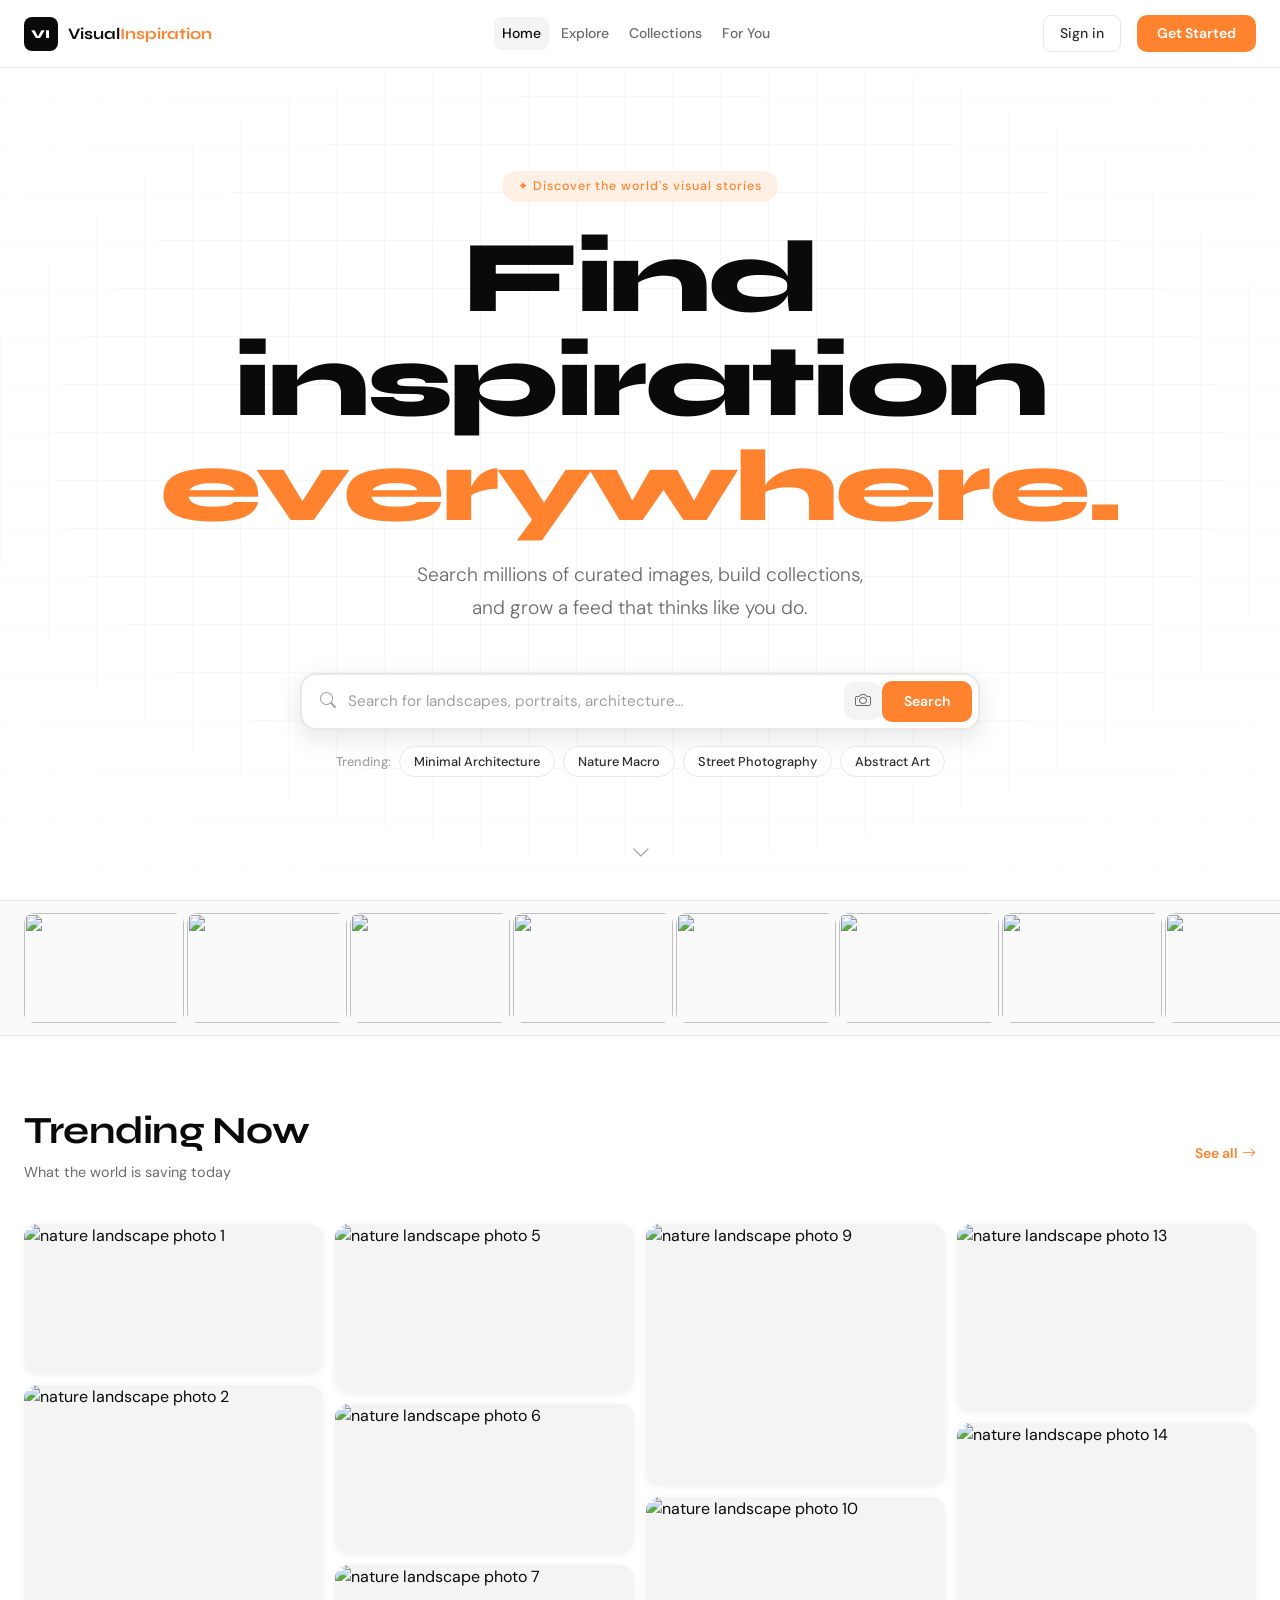
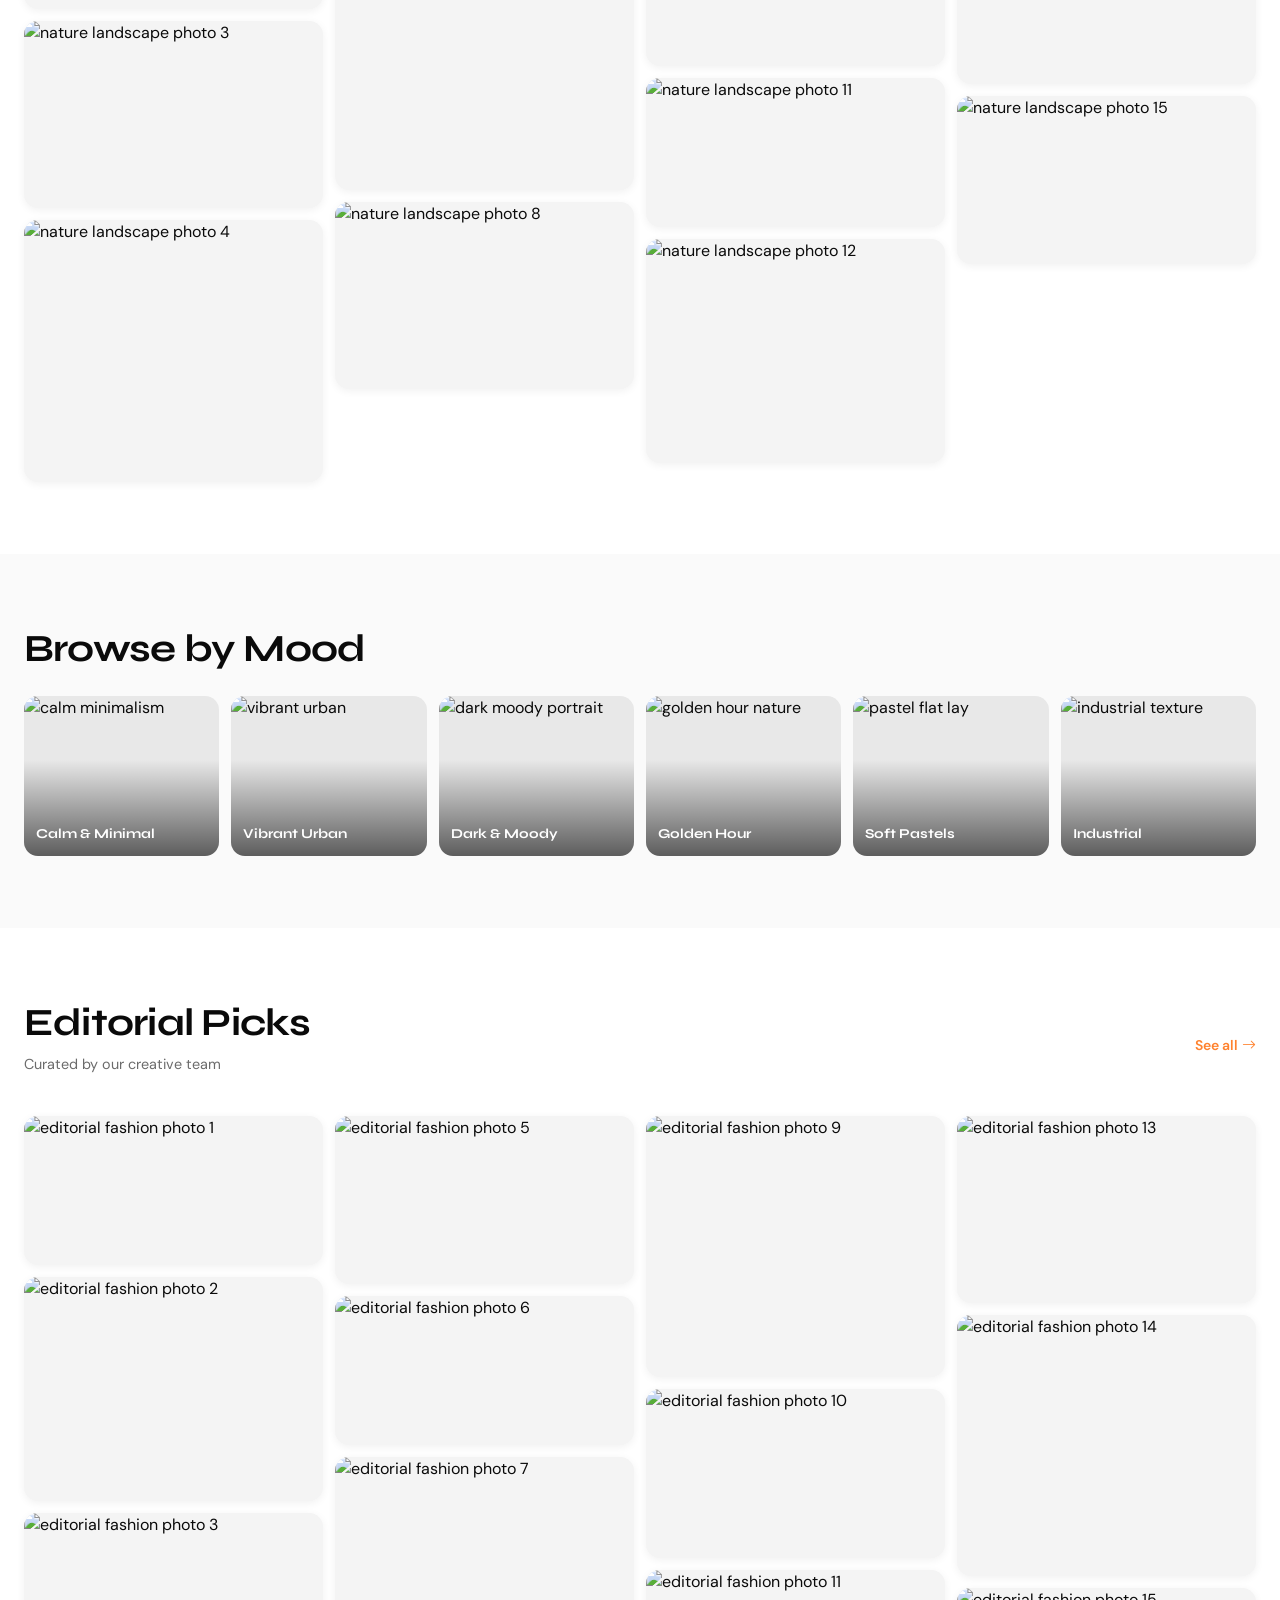
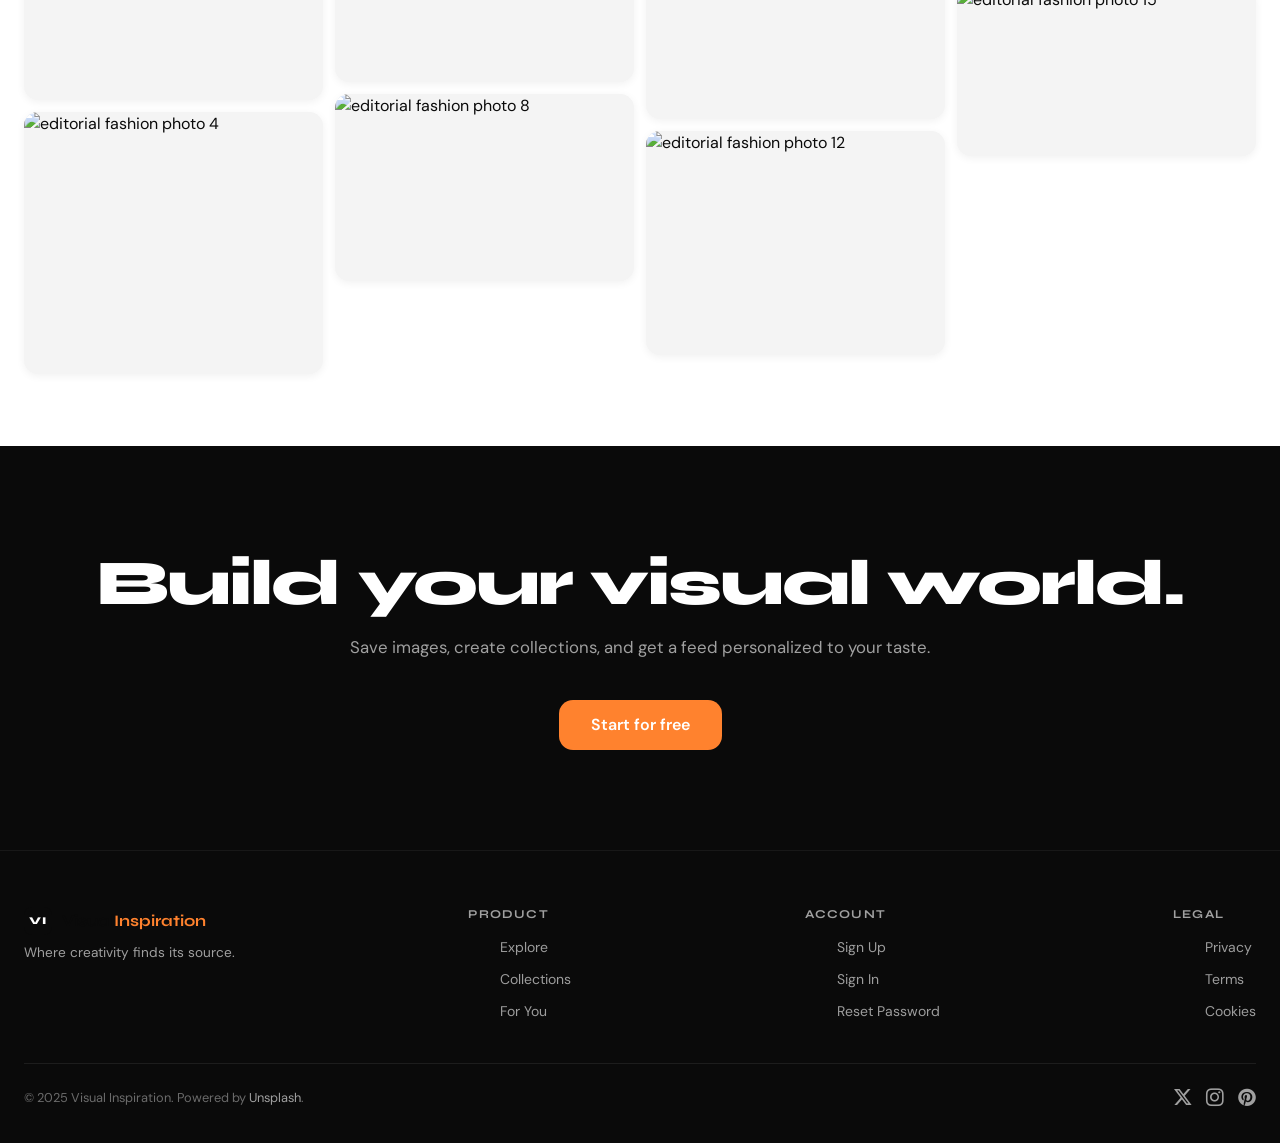
==== index.html @ 948e1fdf "Add files via upload" ====
<!DOCTYPE html>
<html lang="en">
<head>
  <meta charset="UTF-8" />
  <meta name="viewport" content="width=device-width, initial-scale=1.0" />
  <title>Visual Inspiration — Discover & Save</title>
  <link rel="preconnect" href="https://fonts.googleapis.com" />
  <link rel="preconnect" href="https://fonts.gstatic.com" crossorigin />
  <link href="https://fonts.googleapis.com/css2?family=Syne:wght@400;500;600;700;800&family=DM+Sans:ital,opsz,wght@0,9..40,300;0,9..40,400;0,9..40,500;1,9..40,300&display=swap" rel="stylesheet" />
  <link href="https://cdn.jsdelivr.net/npm/bootstrap@5.3.2/dist/css/bootstrap.min.css" rel="stylesheet" />
  <link href="https://cdn.jsdelivr.net/npm/bootstrap-icons@1.11.3/font/bootstrap-icons.min.css" rel="stylesheet" />
  <link rel="stylesheet" href="style.css" />
</head>
<body>

  <!-- NAVBAR -->
  <nav class="navbar navbar-expand-lg vi-navbar" id="mainNav">
    <div class="container-fluid px-4">
      <a class="navbar-brand vi-logo" href="index.html">
        <span class="logo-mark">VI</span>
        <span class="logo-text">Visual<em>Inspiration</em></span>
      </a>
      <button class="navbar-toggler" type="button" data-bs-toggle="collapse" data-bs-target="#navMenu">
        <i class="bi bi-list"></i>
      </button>
      <div class="collapse navbar-collapse" id="navMenu">
        <ul class="navbar-nav mx-auto gap-1">
          <li class="nav-item"><a class="nav-link active" href="index.html">Home</a></li>
          <li class="nav-item"><a class="nav-link" href="pages/explore.html">Explore</a></li>
          <li class="nav-item"><a class="nav-link" href="pages/collections.html">Collections</a></li>
          <li class="nav-item"><a class="nav-link" href="pages/foryou.html">For You</a></li>
        </ul>
        <div class="nav-actions d-flex align-items-center gap-3">
          <a href="pages/login.html" class="btn-ghost">Sign in</a>
          <a href="pages/register.html" class="btn-primary-vi">Get Started</a>
        </div>
      </div>
    </div>
  </nav>

  <!-- HERO -->
  <section class="hero-section">
    <div class="hero-bg-grid"></div>
    <div class="container text-center hero-content">
      <div class="hero-badge mb-4">✦ Discover the world's visual stories</div>
      <h1 class="hero-title">Find inspiration<br /><span class="accent-word">everywhere.</span></h1>
      <p class="hero-sub">Search millions of curated images, build collections,<br class="d-none d-md-block" /> and grow a feed that thinks like you do.</p>

      <div class="search-wrapper mt-5">
        <div class="search-bar-home" id="homeSearchBar">
          <i class="bi bi-search search-icon"></i>
          <input type="text" id="homeSearchInput" placeholder="Search for landscapes, portraits, architecture…" autocomplete="off" />
          <button class="upload-btn" id="uploadBtn" title="Search by image">
            <i class="bi bi-camera"></i>
          </button>
          <button class="search-submit" id="homeSearchBtn">Search</button>
        </div>
        <div class="trending-tags mt-3">
          <span class="tag-label">Trending:</span>
          <button class="tag-chip" data-q="minimal architecture">Minimal Architecture</button>
          <button class="tag-chip" data-q="nature macro">Nature Macro</button>
          <button class="tag-chip" data-q="street photography">Street Photography</button>
          <button class="tag-chip" data-q="abstract art">Abstract Art</button>
        </div>
      </div>
    </div>
    <div class="hero-scroll-hint"><i class="bi bi-chevron-down"></i></div>
  </section>

  <!-- FEATURED STRIP -->
  <section class="featured-strip">
    <div class="container-fluid px-4">
      <div class="strip-inner" id="featuredStrip">
        <!-- filled by JS -->
      </div>
    </div>
  </section>

  <!-- TRENDING SECTION -->
  <section class="section-block">
    <div class="container-fluid px-4">
      <div class="section-header d-flex align-items-center justify-content-between mb-4">
        <div>
          <h2 class="section-title">Trending Now</h2>
          <p class="section-sub">What the world is saving today</p>
        </div>
        <a href="pages/explore.html" class="see-all-link">See all <i class="bi bi-arrow-right"></i></a>
      </div>
      <div class="masonry-grid" id="trendingGrid">
        <!-- skeleton -->
        <div class="skeleton-card"></div>
        <div class="skeleton-card tall"></div>
        <div class="skeleton-card"></div>
        <div class="skeleton-card wide"></div>
        <div class="skeleton-card"></div>
        <div class="skeleton-card tall"></div>
      </div>
    </div>
  </section>

  <!-- CATEGORY BUCKETS -->
  <section class="section-block alt-bg">
    <div class="container-fluid px-4">
      <h2 class="section-title mb-4">Browse by Mood</h2>
      <div class="mood-grid" id="moodGrid">
        <div class="mood-card" data-q="calm minimalism">
          <div class="mood-overlay">Calm & Minimal</div>
        </div>
        <div class="mood-card" data-q="vibrant urban">
          <div class="mood-overlay">Vibrant Urban</div>
        </div>
        <div class="mood-card" data-q="dark moody portrait">
          <div class="mood-overlay">Dark & Moody</div>
        </div>
        <div class="mood-card" data-q="golden hour nature">
          <div class="mood-overlay">Golden Hour</div>
        </div>
        <div class="mood-card" data-q="pastel flat lay">
          <div class="mood-overlay">Soft Pastels</div>
        </div>
        <div class="mood-card" data-q="industrial texture">
          <div class="mood-overlay">Industrial</div>
        </div>
      </div>
    </div>
  </section>

  <!-- SECOND GALLERY -->
  <section class="section-block">
    <div class="container-fluid px-4">
      <div class="section-header d-flex align-items-center justify-content-between mb-4">
        <div>
          <h2 class="section-title">Editorial Picks</h2>
          <p class="section-sub">Curated by our creative team</p>
        </div>
        <a href="pages/explore.html?q=editorial" class="see-all-link">See all <i class="bi bi-arrow-right"></i></a>
      </div>
      <div class="masonry-grid" id="editorialGrid">
        <div class="skeleton-card"></div>
        <div class="skeleton-card tall"></div>
        <div class="skeleton-card"></div>
        <div class="skeleton-card"></div>
        <div class="skeleton-card wide"></div>
        <div class="skeleton-card tall"></div>
      </div>
    </div>
  </section>

  <!-- CTA BANNER -->
  <section class="cta-banner">
    <div class="container text-center">
      <h2 class="cta-title">Build your visual world.</h2>
      <p class="cta-sub">Save images, create collections, and get a feed personalized to your taste.</p>
      <a href="pages/register.html" class="btn-primary-vi btn-lg-vi mt-4">Start for free</a>
    </div>
  </section>

  <!-- FOOTER -->
  <footer class="vi-footer">
    <div class="container-fluid px-4">
      <div class="footer-top d-flex flex-wrap justify-content-between gap-4">
        <div class="footer-brand">
          <div class="vi-logo mb-2">
            <span class="logo-mark sm">VI</span>
            <span class="logo-text">Visual<em>Inspiration</em></span>
          </div>
          <p class="footer-tagline">Where creativity finds its source.</p>
        </div>
        <div class="footer-links-group">
          <h6>Product</h6>
          <ul>
            <li><a href="pages/explore.html">Explore</a></li>
            <li><a href="pages/collections.html">Collections</a></li>
            <li><a href="pages/foryou.html">For You</a></li>
          </ul>
        </div>
        <div class="footer-links-group">
          <h6>Account</h6>
          <ul>
            <li><a href="pages/register.html">Sign Up</a></li>
            <li><a href="pages/login.html">Sign In</a></li>
            <li><a href="pages/reset.html">Reset Password</a></li>
          </ul>
        </div>
        <div class="footer-links-group">
          <h6>Legal</h6>
          <ul>
            <li><a href="#">Privacy</a></li>
            <li><a href="#">Terms</a></li>
            <li><a href="#">Cookies</a></li>
          </ul>
        </div>
      </div>
      <div class="footer-bottom d-flex justify-content-between align-items-center flex-wrap gap-2 mt-4">
        <p class="mb-0">© 2025 Visual Inspiration. Powered by <a href="https://unsplash.com" target="_blank">Unsplash</a>.</p>
        <div class="social-links">
          <a href="#"><i class="bi bi-twitter-x"></i></a>
          <a href="#"><i class="bi bi-instagram"></i></a>
          <a href="#"><i class="bi bi-pinterest"></i></a>
        </div>
      </div>
    </div>
  </footer>

  <!-- MODAL: Upload image (UI only) -->
  <div class="modal fade" id="uploadModal" tabindex="-1">
    <div class="modal-dialog modal-dialog-centered">
      <div class="modal-content vi-modal">
        <div class="modal-header border-0">
          <h5 class="modal-title">Search by Image</h5>
          <button type="button" class="btn-close" data-bs-dismiss="modal"></button>
        </div>
        <div class="modal-body">
          <div class="upload-drop-zone" id="dropZone">
            <i class="bi bi-cloud-upload"></i>
            <p>Drag & drop an image here</p>
            <span>or</span>
            <label class="btn-primary-vi mt-2" style="cursor:pointer;">
              Browse files <input type="file" accept="image/*" hidden />
            </label>
          </div>
          <p class="text-center mt-3" style="font-size:0.8rem;color:var(--gray-500);">Image search is a UI preview — results use keyword matching.</p>
        </div>
      </div>
    </div>
  </div>

  <!-- TOAST -->
  <div class="vi-toast" id="viToast"></div>

  <script src="https://cdn.jsdelivr.net/npm/bootstrap@5.3.2/dist/js/bootstrap.bundle.min.js"></script>
  <script src="script.js"></script>
  <script>
    // Page-specific init
    document.addEventListener('DOMContentLoaded', () => {
      loadTrendingGrid('trendingGrid', 'nature landscape');
      loadTrendingGrid('editorialGrid', 'editorial fashion');
      loadFeaturedStrip();
      loadMoodCards();

      document.getElementById('homeSearchBtn').addEventListener('click', () => {
        const q = document.getElementById('homeSearchInput').value.trim();
        if (q) window.location.href = `pages/explore.html?q=${encodeURIComponent(q)}`;
      });
      document.getElementById('homeSearchInput').addEventListener('keydown', e => {
        if (e.key === 'Enter') document.getElementById('homeSearchBtn').click();
      });
      document.getElementById('uploadBtn').addEventListener('click', () => {
        new bootstrap.Modal(document.getElementById('uploadModal')).show();
      });
      document.querySelectorAll('.tag-chip').forEach(chip => {
        chip.addEventListener('click', () => {
          const q = chip.dataset.q;
          window.location.href = `pages/explore.html?q=${encodeURIComponent(q)}`;
        });
      });
    });
  </script>
</body>
</html>
---- style.css ----
/* ============================================
   VISUAL INSPIRATION — style.css
   ============================================ */

/* === TOKENS === */
:root {
  --accent: #FF822E;
  --accent-dark: #e06820;
  --accent-light: #fff0e6;
  --black: #0a0a0a;
  --white: #ffffff;
  --gray-50: #fafafa;
  --gray-100: #f4f4f4;
  --gray-200: #e8e8e8;
  --gray-300: #d0d0d0;
  --gray-400: #a0a0a0;
  --gray-500: #6b6b6b;
  --gray-700: #2e2e2e;
  --radius-sm: 8px;
  --radius-md: 14px;
  --radius-lg: 22px;
  --radius-xl: 32px;
  --shadow-sm: 0 2px 8px rgba(0,0,0,0.06);
  --shadow-md: 0 8px 28px rgba(0,0,0,0.10);
  --shadow-lg: 0 20px 60px rgba(0,0,0,0.14);
  --font-display: 'Syne', sans-serif;
  --font-body: 'DM Sans', sans-serif;
  --nav-h: 68px;
  --transition: 0.22s cubic-bezier(0.4,0,0.2,1);
}

/* === RESET & BASE === */
*, *::before, *::after { box-sizing: border-box; margin: 0; padding: 0; }
html { scroll-behavior: smooth; }
body {
  font-family: var(--font-body);
  color: var(--black);
  background: var(--white);
  -webkit-font-smoothing: antialiased;
}
a { text-decoration: none; color: inherit; }
img { display: block; max-width: 100%; }

/* === NAVBAR === */
.vi-navbar {
  position: fixed; top: 0; left: 0; right: 0; z-index: 900;
  height: var(--nav-h);
  background: rgba(255,255,255,0.88);
  backdrop-filter: blur(16px);
  border-bottom: 1px solid var(--gray-200);
  transition: background var(--transition), box-shadow var(--transition);
}
.vi-navbar.scrolled { box-shadow: var(--shadow-sm); }

.vi-logo { display: flex; align-items: center; gap: 10px; }
.logo-mark {
  width: 34px; height: 34px;
  background: var(--black);
  color: var(--white);
  border-radius: 8px;
  display: flex; align-items: center; justify-content: center;
  font-family: var(--font-display); font-size: 0.75rem; font-weight: 800;
  letter-spacing: 0.05em;
  flex-shrink: 0;
}
.logo-mark.sm { width: 28px; height: 28px; font-size: 0.65rem; }
.logo-text {
  font-family: var(--font-display); font-size: 1rem; font-weight: 700;
  color: var(--black); line-height: 1;
}
.logo-text em { font-style: normal; color: var(--accent); }

.vi-navbar .nav-link {
  font-family: var(--font-body); font-size: 0.875rem; font-weight: 500;
  color: var(--gray-500); padding: 6px 14px; border-radius: 8px;
  transition: color var(--transition), background var(--transition);
}
.vi-navbar .nav-link:hover, .vi-navbar .nav-link.active {
  color: var(--black); background: var(--gray-100);
}

.btn-ghost {
  font-family: var(--font-body); font-size: 0.875rem; font-weight: 500;
  color: var(--gray-700); padding: 7px 16px; border-radius: 8px;
  border: 1.5px solid var(--gray-200);
  transition: border-color var(--transition), color var(--transition);
}
.btn-ghost:hover { border-color: var(--black); color: var(--black); }

.btn-primary-vi {
  display: inline-flex; align-items: center; gap: 6px;
  font-family: var(--font-body); font-size: 0.875rem; font-weight: 600;
  color: var(--white); background: var(--accent);
  padding: 8px 20px; border-radius: 10px; border: none;
  cursor: pointer;
  transition: background var(--transition), transform var(--transition), box-shadow var(--transition);
}
.btn-primary-vi:hover {
  background: var(--accent-dark); transform: translateY(-1px);
  box-shadow: 0 6px 20px rgba(255,130,46,0.35); color: var(--white);
}
.btn-lg-vi { font-size: 1rem; padding: 13px 32px; border-radius: 14px; }

/* Navbar toggler */
.navbar-toggler { border: none; color: var(--black); font-size: 1.4rem; }
.navbar-toggler:focus { box-shadow: none; }

/* === HERO === */
.hero-section {
  min-height: 100vh;
  padding-top: calc(var(--nav-h) + 60px);
  padding-bottom: 80px;
  display: flex; flex-direction: column; align-items: center; justify-content: center;
  position: relative; overflow: hidden;
  background: var(--white);
}
.hero-bg-grid {
  position: absolute; inset: 0;
  background-image:
    linear-gradient(rgba(0,0,0,0.035) 1px, transparent 1px),
    linear-gradient(90deg, rgba(0,0,0,0.035) 1px, transparent 1px);
  background-size: 48px 48px;
  mask-image: radial-gradient(ellipse 80% 70% at 50% 50%, black 30%, transparent 100%);
}
.hero-content { position: relative; z-index: 2; }

.hero-badge {
  display: inline-block;
  font-family: var(--font-body); font-size: 0.78rem; font-weight: 500; letter-spacing: 0.08em;
  color: var(--accent); background: var(--accent-light);
  padding: 6px 16px; border-radius: 50px;
  animation: fadeUp 0.6s ease both;
}
.hero-title {
  font-family: var(--font-display); font-size: clamp(3rem, 8vw, 6.5rem);
  font-weight: 800; line-height: 1.02; letter-spacing: -0.03em;
  color: var(--black);
  animation: fadeUp 0.6s 0.1s ease both;
}
.accent-word { color: var(--accent); }
.hero-sub {
  font-size: clamp(1rem, 2vw, 1.2rem); color: var(--gray-500); font-weight: 300;
  margin-top: 20px; line-height: 1.7;
  animation: fadeUp 0.6s 0.2s ease both;
}
.hero-scroll-hint {
  position: absolute; bottom: 32px; left: 50%; transform: translateX(-50%);
  color: var(--gray-400); font-size: 1.2rem;
  animation: bounce 2s infinite;
}
@keyframes bounce {
  0%,100% { transform: translateX(-50%) translateY(0); }
  50% { transform: translateX(-50%) translateY(8px); }
}
@keyframes fadeUp {
  from { opacity: 0; transform: translateY(20px); }
  to { opacity: 1; transform: translateY(0); }
}

/* === SEARCH BAR HOME === */
.search-wrapper { animation: fadeUp 0.6s 0.3s ease both; }
.search-bar-home {
  display: flex; align-items: center; gap: 0;
  background: var(--white);
  border: 2px solid var(--gray-200);
  border-radius: 16px;
  padding: 6px 6px 6px 18px;
  max-width: 680px; margin: 0 auto;
  box-shadow: var(--shadow-md);
  transition: border-color var(--transition), box-shadow var(--transition);
}
.search-bar-home:focus-within {
  border-color: var(--accent);
  box-shadow: 0 0 0 4px rgba(255,130,46,0.12), var(--shadow-md);
}
.search-icon { color: var(--gray-400); font-size: 1rem; flex-shrink: 0; }
.search-bar-home input {
  flex: 1; border: none; outline: none; background: transparent;
  font-family: var(--font-body); font-size: 0.95rem; color: var(--black);
  padding: 8px 12px;
}
.search-bar-home input::placeholder { color: var(--gray-400); }
.upload-btn {
  background: var(--gray-100); border: none; color: var(--gray-500);
  width: 38px; height: 38px; border-radius: 10px; cursor: pointer;
  display: flex; align-items: center; justify-content: center;
  transition: background var(--transition), color var(--transition);
  flex-shrink: 0;
}
.upload-btn:hover { background: var(--gray-200); color: var(--black); }
.search-submit {
  background: var(--accent); color: var(--white);
  border: none; border-radius: 10px;
  font-family: var(--font-body); font-weight: 600; font-size: 0.875rem;
  padding: 10px 22px; cursor: pointer; flex-shrink: 0;
  transition: background var(--transition);
}
.search-submit:hover { background: var(--accent-dark); }

.trending-tags { display: flex; align-items: center; flex-wrap: wrap; gap: 8px; justify-content: center; }
.tag-label { font-size: 0.8rem; color: var(--gray-400); font-weight: 500; }
.tag-chip {
  background: var(--white); border: 1.5px solid var(--gray-200);
  color: var(--gray-700); font-size: 0.8rem; font-weight: 500;
  padding: 5px 14px; border-radius: 50px; cursor: pointer;
  transition: border-color var(--transition), color var(--transition), background var(--transition);
}
.tag-chip:hover { border-color: var(--accent); color: var(--accent); background: var(--accent-light); }

/* === FEATURED STRIP === */
.featured-strip {
  padding: 0; overflow: hidden; background: var(--gray-50);
  border-top: 1px solid var(--gray-200);
  border-bottom: 1px solid var(--gray-200);
}
.strip-inner {
  display: flex; gap: 3px; padding: 12px 0;
  animation: slideStrip 40s linear infinite;
  width: max-content;
}
.strip-item {
  width: 160px; height: 110px; border-radius: 10px;
  overflow: hidden; flex-shrink: 0; cursor: pointer;
  transition: transform var(--transition);
}
.strip-item:hover { transform: scale(1.04); }
.strip-item img { width: 100%; height: 100%; object-fit: cover; }
@keyframes slideStrip {
  from { transform: translateX(0); }
  to { transform: translateX(-50%); }
}

/* === SECTIONS === */
.section-block { padding: 72px 0; }
.alt-bg { background: var(--gray-50); }
.section-title {
  font-family: var(--font-display); font-size: clamp(1.6rem, 4vw, 2.4rem);
  font-weight: 700; letter-spacing: -0.02em;
}
.section-sub { color: var(--gray-500); font-size: 0.9rem; margin-top: 4px; }
.see-all-link {
  font-size: 0.875rem; font-weight: 600; color: var(--accent);
  display: flex; align-items: center; gap: 4px;
  transition: gap var(--transition);
}
.see-all-link:hover { gap: 8px; }

/* === MASONRY GRID === */
.masonry-grid {
  columns: 5; column-gap: 12px;
}
@media (max-width: 1400px) { .masonry-grid { columns: 4; } }
@media (max-width: 1024px) { .masonry-grid { columns: 3; } }
@media (max-width: 768px) { .masonry-grid { columns: 2; } }
@media (max-width: 480px) { .masonry-grid { columns: 2; } }

/* === IMAGE CARD === */
.img-card {
  break-inside: avoid; margin-bottom: 12px;
  border-radius: var(--radius-md); overflow: hidden;
  position: relative; cursor: pointer;
  box-shadow: var(--shadow-sm);
  transition: box-shadow var(--transition), transform var(--transition);
  background: var(--gray-100);
}
.img-card:hover { box-shadow: var(--shadow-lg); transform: translateY(-3px); }
.img-card img { width: 100%; display: block; transition: transform 0.4s ease; }
.img-card:hover img { transform: scale(1.03); }

.card-overlay {
  position: absolute; inset: 0;
  background: linear-gradient(to top, rgba(0,0,0,0.55) 0%, transparent 50%);
  opacity: 0; transition: opacity var(--transition);
  display: flex; flex-direction: column; justify-content: flex-end;
  padding: 14px;
}
.img-card:hover .card-overlay { opacity: 1; }

.card-actions { display: flex; gap: 8px; align-items: center; }
.card-btn {
  display: flex; align-items: center; justify-content: center;
  width: 34px; height: 34px; border-radius: 8px;
  border: none; cursor: pointer;
  font-size: 0.9rem;
  background: rgba(255,255,255,0.15);
  backdrop-filter: blur(6px);
  color: var(--white);
  transition: background var(--transition), transform var(--transition);
}
.card-btn:hover { background: rgba(255,255,255,0.30); transform: scale(1.12); }
.card-btn.liked { background: rgba(255,50,50,0.7); }
.card-btn.saved { background: rgba(255,130,46,0.7); }

.card-author {
  color: rgba(255,255,255,0.85); font-size: 0.72rem; font-weight: 500;
  margin-top: 6px; display: flex; align-items: center; gap: 5px;
}
.card-author img {
  width: 18px; height: 18px; border-radius: 50%; object-fit: cover;
}

/* === SKELETON === */
.skeleton-card {
  break-inside: avoid; margin-bottom: 12px;
  border-radius: var(--radius-md);
  background: linear-gradient(110deg, var(--gray-100) 8%, var(--gray-200) 18%, var(--gray-100) 33%);
  background-size: 200% 100%;
  animation: shimmer 1.4s linear infinite;
  min-height: 200px;
}
.skeleton-card.tall { min-height: 320px; }
.skeleton-card.wide { min-height: 160px; }
@keyframes shimmer {
  to { background-position: -200% 0; }
}

/* === MOOD GRID === */
.mood-grid {
  display: grid;
  grid-template-columns: repeat(6, 1fr);
  gap: 12px;
}
@media (max-width: 1200px) { .mood-grid { grid-template-columns: repeat(3, 1fr); } }
@media (max-width: 600px) { .mood-grid { grid-template-columns: repeat(2, 1fr); } }

.mood-card {
  height: 160px; border-radius: var(--radius-md); overflow: hidden;
  position: relative; cursor: pointer;
  background: var(--gray-200);
  transition: transform var(--transition), box-shadow var(--transition);
}
.mood-card:hover { transform: scale(1.03); box-shadow: var(--shadow-md); }
.mood-card img { width: 100%; height: 100%; object-fit: cover; transition: transform 0.4s; }
.mood-card:hover img { transform: scale(1.08); }
.mood-overlay {
  position: absolute; inset: 0;
  background: linear-gradient(to top, rgba(0,0,0,0.6) 0%, transparent 60%);
  display: flex; align-items: flex-end; padding: 12px;
  font-family: var(--font-display); font-size: 0.85rem; font-weight: 700;
  color: var(--white);
}

/* === CTA BANNER === */
.cta-banner {
  padding: 100px 0;
  background: var(--black);
  text-align: center;
}
.cta-title {
  font-family: var(--font-display); font-size: clamp(2rem, 5vw, 4rem);
  font-weight: 800; color: var(--white); letter-spacing: -0.03em;
}
.cta-sub { color: var(--gray-400); font-size: 1.05rem; margin-top: 12px; }

/* === FOOTER === */
.vi-footer {
  background: var(--black); color: var(--white);
  padding: 56px 0 32px;
  border-top: 1px solid rgba(255,255,255,0.06);
}
.footer-tagline { font-size: 0.85rem; color: var(--gray-400); margin-top: 8px; }
.footer-links-group h6 {
  font-family: var(--font-display); font-weight: 700; font-size: 0.75rem;
  letter-spacing: 0.1em; text-transform: uppercase; color: var(--gray-400);
  margin-bottom: 14px;
}
.footer-links-group ul { list-style: none; }
.footer-links-group ul li { margin-bottom: 8px; }
.footer-links-group ul li a {
  font-size: 0.875rem; color: rgba(255,255,255,0.6);
  transition: color var(--transition);
}
.footer-links-group ul li a:hover { color: var(--white); }
.footer-bottom {
  border-top: 1px solid rgba(255,255,255,0.08);
  padding-top: 20px; font-size: 0.8rem; color: var(--gray-500);
}
.footer-bottom a { color: var(--gray-400); }
.footer-bottom a:hover { color: var(--white); }
.social-links { display: flex; gap: 14px; }
.social-links a {
  color: var(--gray-400); font-size: 1.1rem;
  transition: color var(--transition);
}
.social-links a:hover { color: var(--white); }

/* === EXPLORE PAGE === */
.page-header {
  padding: calc(var(--nav-h) + 40px) 0 32px;
  background: var(--white);
  border-bottom: 1px solid var(--gray-200);
}
.page-search-bar {
  display: flex; align-items: center; gap: 0;
  background: var(--white); border: 2px solid var(--gray-200);
  border-radius: 14px; padding: 5px 5px 5px 16px;
  max-width: 560px;
  transition: border-color var(--transition);
}
.page-search-bar:focus-within { border-color: var(--accent); }
.page-search-bar input {
  flex: 1; border: none; outline: none; background: transparent;
  font-family: var(--font-body); font-size: 0.9rem; color: var(--black);
  padding: 8px;
}
.page-search-bar input::placeholder { color: var(--gray-400); }
.page-search-bar button {
  background: var(--accent); color: var(--white);
  border: none; border-radius: 10px; padding: 9px 20px;
  font-family: var(--font-body); font-weight: 600; font-size: 0.85rem;
  cursor: pointer; transition: background var(--transition);
}
.page-search-bar button:hover { background: var(--accent-dark); }

/* Filters */
.filter-bar {
  display: flex; flex-wrap: wrap; gap: 10px;
  align-items: center; padding: 16px 0;
}
.filter-group { display: flex; gap: 6px; flex-wrap: wrap; }
.filter-select {
  font-family: var(--font-body); font-size: 0.8rem; font-weight: 500;
  color: var(--gray-700); background: var(--white);
  border: 1.5px solid var(--gray-200); border-radius: 8px;
  padding: 6px 12px; cursor: pointer; appearance: none;
  background-image: url("data:image/svg+xml,%3Csvg xmlns='http://www.w3.org/2000/svg' width='10' height='6'%3E%3Cpath d='M0 0l5 6 5-6z' fill='%23a0a0a0'/%3E%3C/svg%3E");
  background-repeat: no-repeat; background-position: right 10px center;
  padding-right: 26px;
  transition: border-color var(--transition);
}
.filter-select:focus { outline: none; border-color: var(--accent); }
.filter-chip {
  font-size: 0.8rem; font-weight: 500; background: var(--white);
  border: 1.5px solid var(--gray-200); color: var(--gray-700);
  padding: 6px 14px; border-radius: 50px; cursor: pointer;
  transition: all var(--transition);
}
.filter-chip.active, .filter-chip:hover {
  border-color: var(--accent); color: var(--accent); background: var(--accent-light);
}
.results-count { font-size: 0.8rem; color: var(--gray-400); margin-left: auto; }

/* Load More */
.load-more-wrap { text-align: center; padding: 40px 0 20px; }
.btn-load-more {
  background: var(--white); border: 2px solid var(--gray-200);
  color: var(--gray-700); font-family: var(--font-body); font-weight: 600;
  font-size: 0.875rem; padding: 12px 32px; border-radius: 12px; cursor: pointer;
  transition: border-color var(--transition), color var(--transition);
}
.btn-load-more:hover { border-color: var(--accent); color: var(--accent); }
.btn-load-more.loading::after {
  content: '...';
}

/* === FOR YOU PAGE === */
.foryou-hero {
  padding: calc(var(--nav-h) + 48px) 0 40px;
  border-bottom: 1px solid var(--gray-200);
}
.foryou-hero .section-title { font-size: clamp(1.8rem, 4vw, 3rem); }
.empty-state {
  text-align: center; padding: 80px 20px;
  display: flex; flex-direction: column; align-items: center; gap: 16px;
}
.empty-icon {
  width: 80px; height: 80px; border-radius: 20px;
  background: var(--accent-light); display: flex; align-items: center; justify-content: center;
  font-size: 2.2rem; color: var(--accent);
}
.empty-state h3 { font-family: var(--font-display); font-size: 1.4rem; font-weight: 700; }
.empty-state p { color: var(--gray-500); max-width: 360px; }

/* === COLLECTIONS PAGE === */
.collections-hero {
  padding: calc(var(--nav-h) + 48px) 0 40px;
  border-bottom: 1px solid var(--gray-200);
}
.collections-grid {
  display: grid;
  grid-template-columns: repeat(auto-fill, minmax(280px, 1fr));
  gap: 20px; padding: 40px 0;
}
.collection-card {
  border-radius: var(--radius-md); overflow: hidden;
  border: 1.5px solid var(--gray-200);
  transition: box-shadow var(--transition), transform var(--transition);
  cursor: pointer; background: var(--white);
}
.collection-card:hover { box-shadow: var(--shadow-md); transform: translateY(-3px); }
.collection-preview {
  height: 180px; display: grid;
  grid-template-columns: 1fr 1fr; grid-template-rows: 1fr 1fr;
  gap: 2px; background: var(--gray-200);
}
.collection-preview img { width: 100%; height: 100%; object-fit: cover; }
.collection-preview .preview-placeholder {
  background: var(--gray-100); display: flex; align-items: center; justify-content: center;
  color: var(--gray-300); font-size: 1.4rem;
}
.collection-preview img:first-child, .collection-preview .preview-placeholder:first-child {
  grid-column: 1; grid-row: 1 / 3;
}
.collection-info { padding: 16px; }
.collection-name {
  font-family: var(--font-display); font-size: 1rem; font-weight: 700;
  color: var(--black);
}
.collection-count { font-size: 0.8rem; color: var(--gray-500); margin-top: 4px; }

.btn-new-collection {
  display: inline-flex; align-items: center; gap: 8px;
  background: var(--black); color: var(--white);
  font-family: var(--font-body); font-size: 0.875rem; font-weight: 600;
  padding: 10px 22px; border-radius: 12px; border: none; cursor: pointer;
  transition: background var(--transition);
}
.btn-new-collection:hover { background: var(--gray-700); }

/* === AUTH PAGES === */
.auth-page {
  min-height: 100vh; display: flex; align-items: center; justify-content: center;
  background: var(--gray-50); padding: 40px 16px;
}
.auth-card {
  background: var(--white); border-radius: var(--radius-xl);
  padding: 48px 44px;
  width: 100%; max-width: 440px;
  box-shadow: var(--shadow-lg);
}
@media (max-width: 480px) { .auth-card { padding: 32px 24px; } }

.auth-logo { display: flex; align-items: center; gap: 10px; margin-bottom: 36px; }
.auth-title {
  font-family: var(--font-display); font-size: 1.8rem; font-weight: 800;
  letter-spacing: -0.02em; margin-bottom: 6px;
}
.auth-sub { color: var(--gray-500); font-size: 0.9rem; margin-bottom: 32px; }

.form-label-vi {
  display: block; font-size: 0.8rem; font-weight: 600;
  color: var(--gray-700); letter-spacing: 0.05em; text-transform: uppercase;
  margin-bottom: 6px;
}
.form-input-vi {
  width: 100%; padding: 11px 14px;
  border: 1.5px solid var(--gray-200); border-radius: 10px;
  font-family: var(--font-body); font-size: 0.9rem; color: var(--black);
  background: var(--white); outline: none;
  transition: border-color var(--transition), box-shadow var(--transition);
}
.form-input-vi:focus {
  border-color: var(--accent);
  box-shadow: 0 0 0 3px rgba(255,130,46,0.12);
}
.form-input-vi.invalid { border-color: #e53e3e; }
.form-error { font-size: 0.78rem; color: #e53e3e; margin-top: 4px; display: none; }
.form-error.show { display: block; }

.form-group-vi { margin-bottom: 20px; position: relative; }
.password-toggle {
  position: absolute; right: 12px; top: 50%; transform: translateY(-50%);
  background: none; border: none; color: var(--gray-400); cursor: pointer;
  padding: 4px; display: flex; align-items: center;
  margin-top: 14px;
}
.form-submit-vi {
  width: 100%; padding: 13px;
  background: var(--accent); color: var(--white);
  font-family: var(--font-body); font-size: 1rem; font-weight: 700;
  border: none; border-radius: 12px; cursor: pointer;
  transition: background var(--transition), transform var(--transition);
  margin-top: 8px;
}
.form-submit-vi:hover { background: var(--accent-dark); transform: translateY(-1px); }
.form-footer { text-align: center; margin-top: 24px; font-size: 0.875rem; color: var(--gray-500); }
.form-footer a { color: var(--accent); font-weight: 600; }
.form-footer a:hover { text-decoration: underline; }
.divider { display: flex; align-items: center; gap: 12px; color: var(--gray-300); font-size: 0.8rem; margin: 24px 0; }
.divider::before, .divider::after { content: ''; flex: 1; border-top: 1px solid var(--gray-200); }

/* === MODAL === */
.vi-modal {
  border-radius: var(--radius-xl);
  border: none;
  overflow: hidden;
}
.upload-drop-zone {
  border: 2px dashed var(--gray-200); border-radius: var(--radius-md);
  padding: 48px 20px; text-align: center;
  display: flex; flex-direction: column; align-items: center; gap: 8px;
  color: var(--gray-500); font-size: 0.9rem;
  transition: border-color var(--transition), background var(--transition);
}
.upload-drop-zone:hover { border-color: var(--accent); background: var(--accent-light); }
.upload-drop-zone i { font-size: 2.5rem; color: var(--gray-300); }
.upload-drop-zone span { font-size: 0.75rem; color: var(--gray-400); }

/* === TOAST === */
.vi-toast {
  position: fixed; bottom: 28px; left: 50%; transform: translateX(-50%) translateY(20px);
  background: var(--black); color: var(--white);
  padding: 12px 24px; border-radius: 50px;
  font-size: 0.875rem; font-weight: 500;
  opacity: 0; pointer-events: none;
  transition: opacity 0.3s, transform 0.3s;
  z-index: 9999; white-space: nowrap;
}
.vi-toast.show { opacity: 1; transform: translateX(-50%) translateY(0); }

/* === SPINNER === */
.spinner-wrap { text-align: center; padding: 60px 20px; }
.vi-spinner {
  width: 38px; height: 38px; border: 3px solid var(--gray-200);
  border-top-color: var(--accent); border-radius: 50%;
  animation: spin 0.7s linear infinite; display: inline-block;
}
@keyframes spin { to { transform: rotate(360deg); } }

/* === COLLECTION MODAL === */
#collectionModal .modal-content { border-radius: var(--radius-xl); border: none; }
.collection-select-list {
  max-height: 260px; overflow-y: auto;
  display: flex; flex-direction: column; gap: 8px;
}
.collection-select-item {
  display: flex; align-items: center; gap: 12px;
  padding: 10px 14px; border-radius: var(--radius-sm);
  border: 1.5px solid var(--gray-200); cursor: pointer;
  transition: border-color var(--transition), background var(--transition);
  font-size: 0.875rem; font-weight: 500;
}
.collection-select-item:hover { border-color: var(--accent); background: var(--accent-light); }
.collection-select-item i { color: var(--accent); font-size: 1rem; }

/* === MISC === */
.page-main { padding: 20px 0 60px; }
.loading-overlay {
  display: none; position: fixed; inset: 0;
  background: rgba(255,255,255,0.8); z-index: 800;
  align-items: center; justify-content: center;
}
.loading-overlay.active { display: flex; }

/* responsive tweaks */
@media (max-width: 768px) {
  .auth-card { padding: 32px 20px; }
  .hero-title { letter-spacing: -0.02em; }
  .nav-actions { margin-top: 12px; padding-top: 12px; border-top: 1px solid var(--gray-200); }
  .section-block { padding: 48px 0; }
}
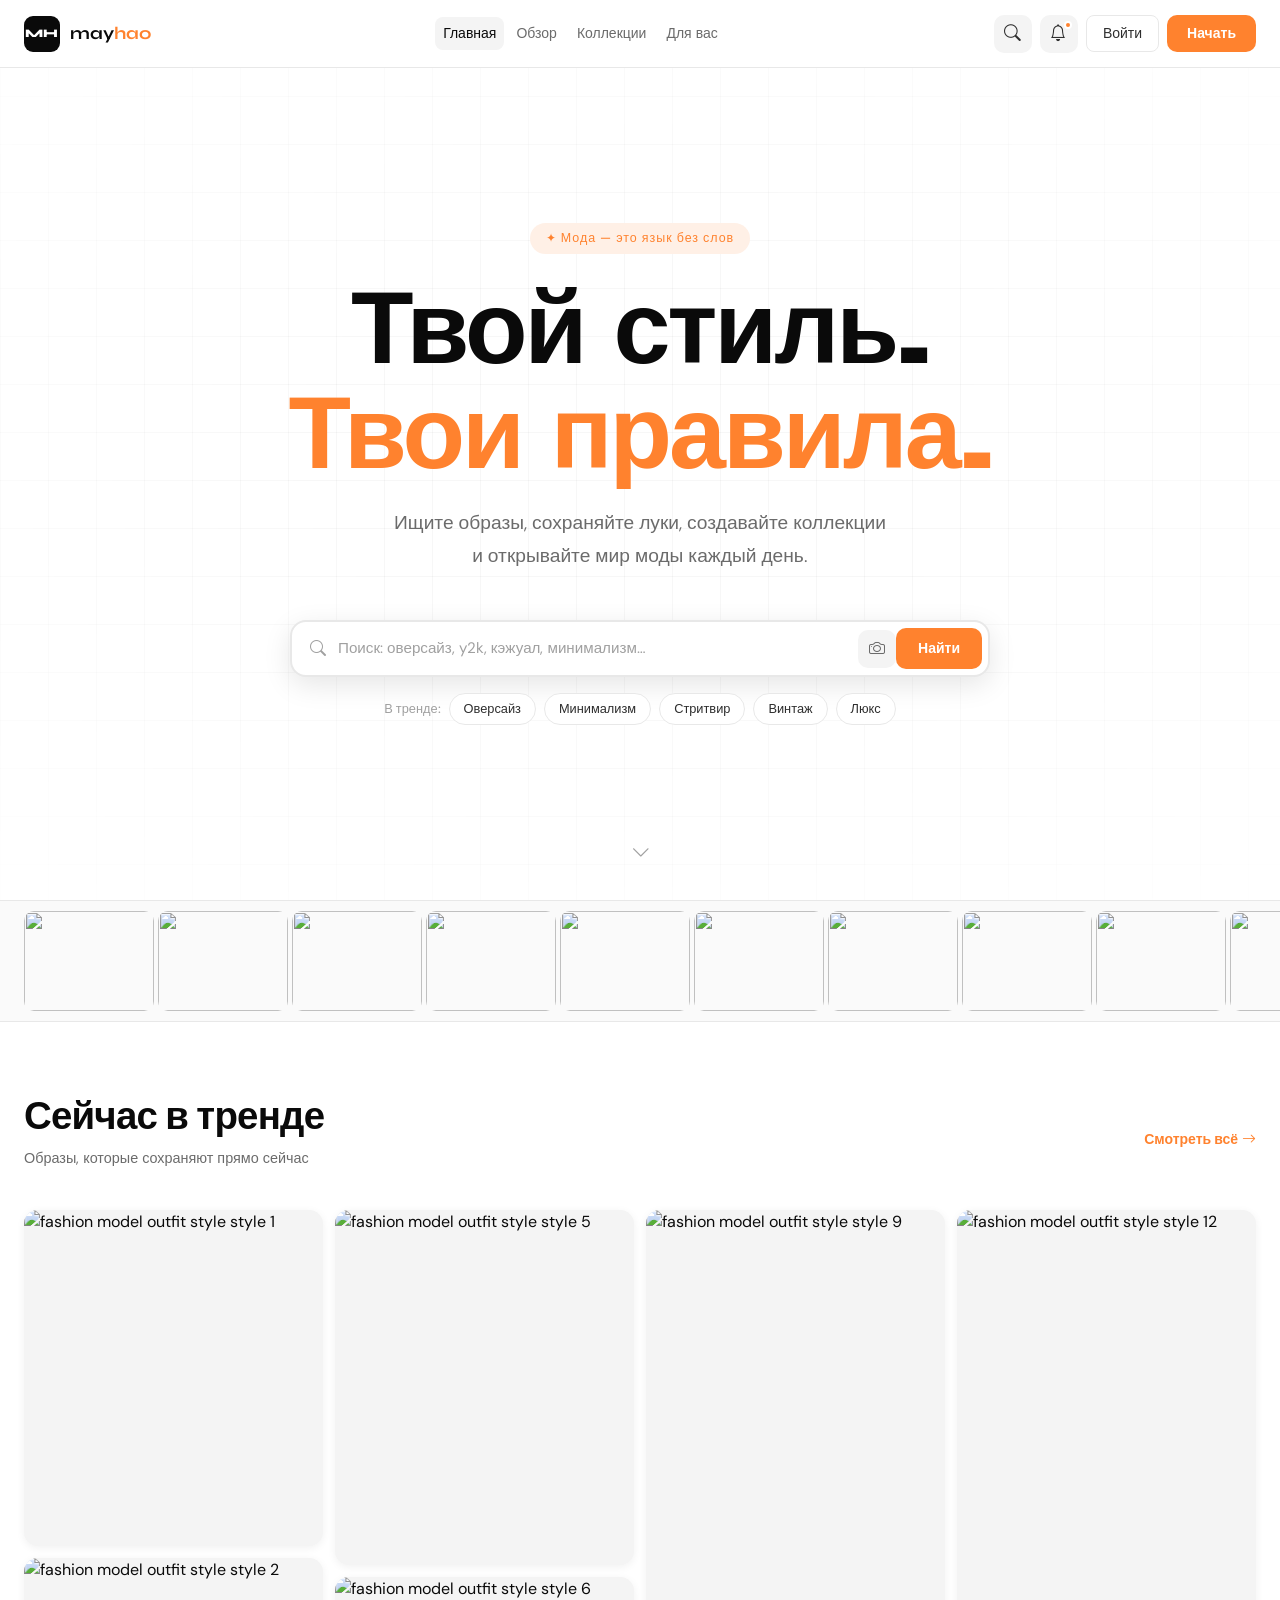
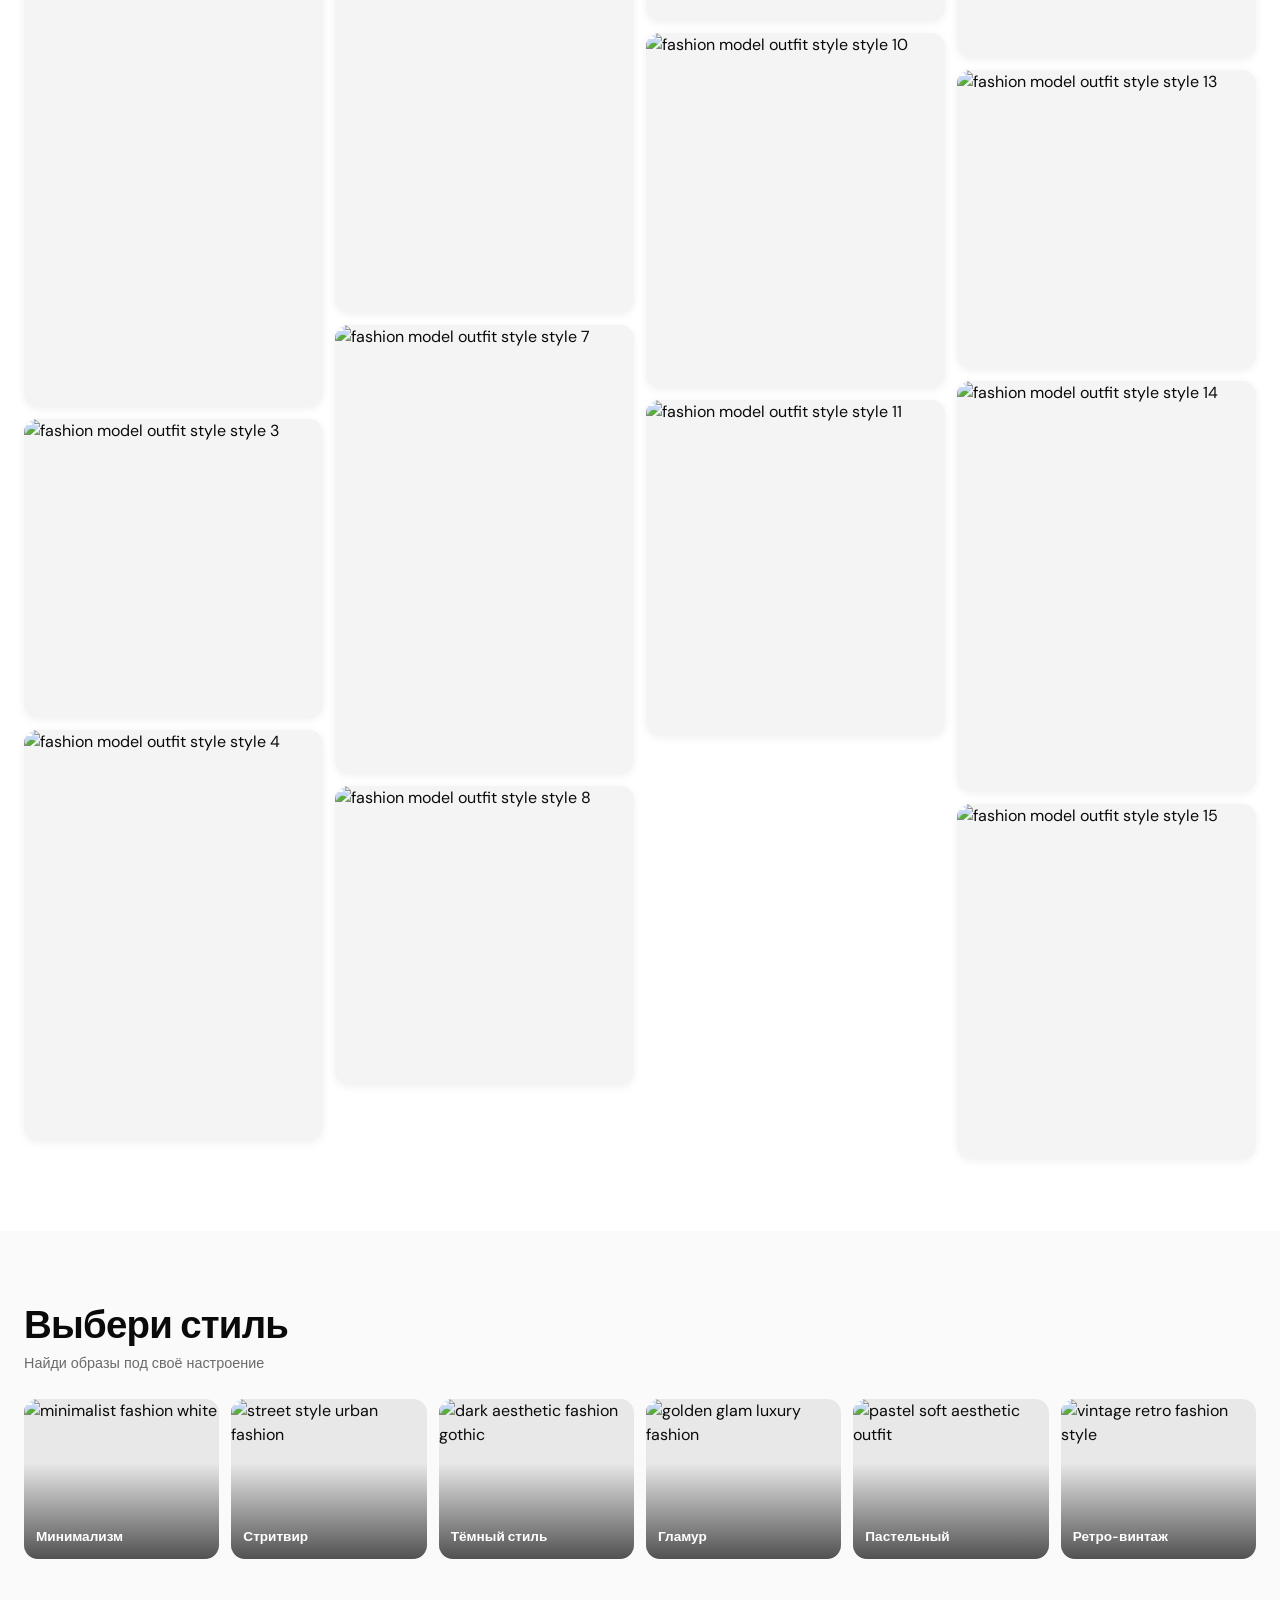
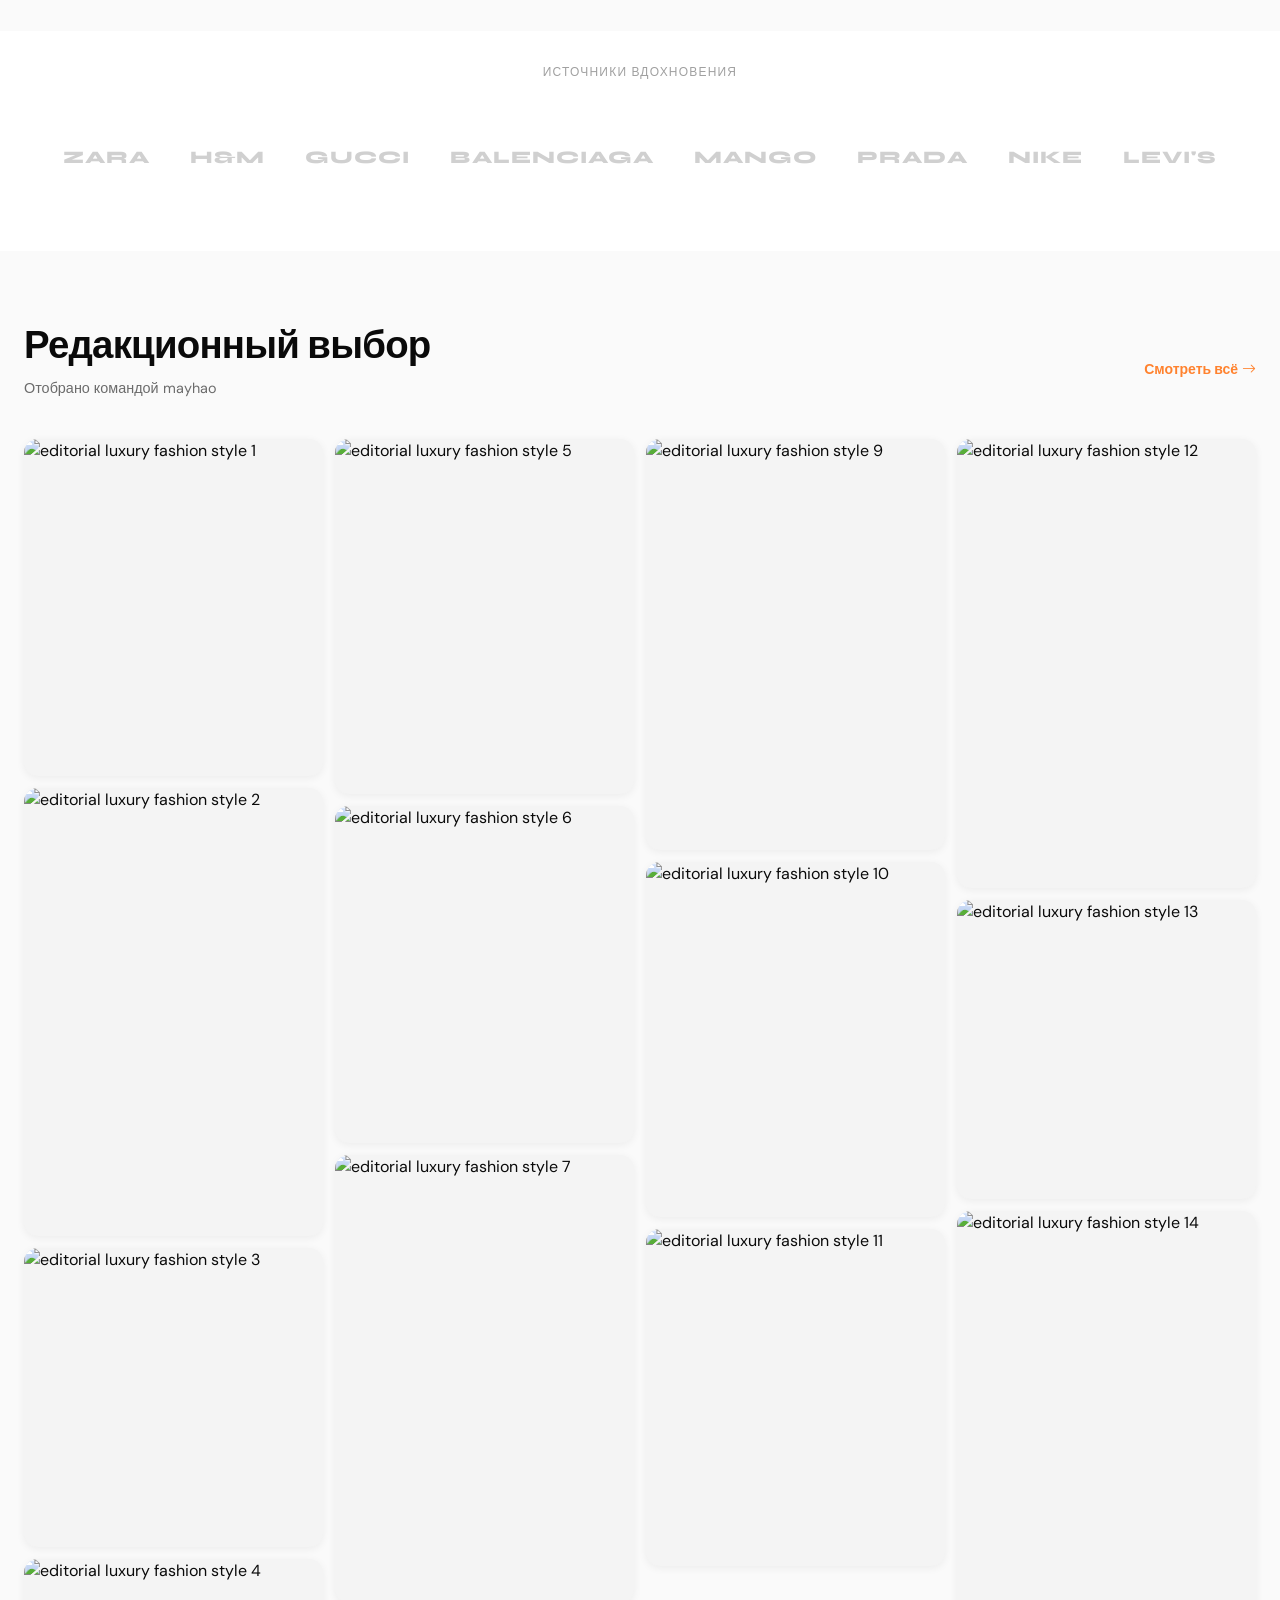
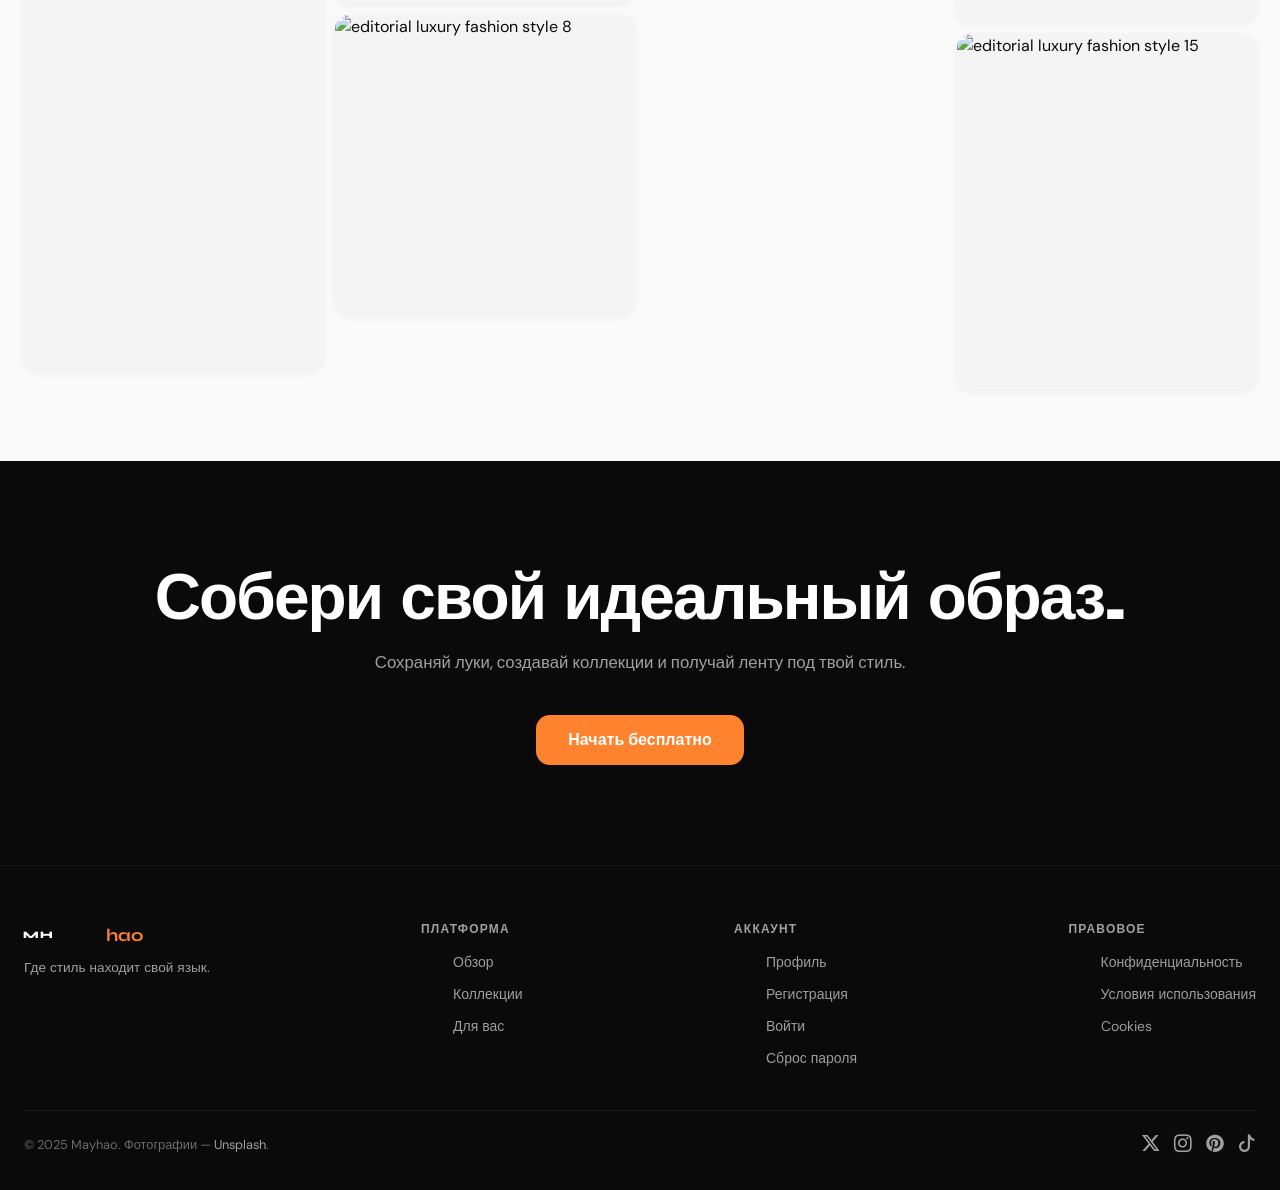
==== commit f05f3f1e: "Add files via upload" ====
--- a/index.html
+++ b/index.html
@@ -1,9 +1,9 @@
 <!DOCTYPE html>
-<html lang="en">
+<html lang="ru">
 <head>
   <meta charset="UTF-8" />
   <meta name="viewport" content="width=device-width, initial-scale=1.0" />
-  <title>Visual Inspiration — Discover & Save</title>
+  <title>Mayhao — Мода. Стиль. Вдохновение.</title>
   <link rel="preconnect" href="https://fonts.googleapis.com" />
   <link rel="preconnect" href="https://fonts.gstatic.com" crossorigin />
   <link href="https://fonts.googleapis.com/css2?family=Syne:wght@400;500;600;700;800&family=DM+Sans:ital,opsz,wght@0,9..40,300;0,9..40,400;0,9..40,500;1,9..40,300&display=swap" rel="stylesheet" />
@@ -13,231 +13,278 @@
 </head>
 <body>
 
-  <!-- NAVBAR -->
+  <!-- ═══════════ НАВБАР ═══════════ -->
   <nav class="navbar navbar-expand-lg vi-navbar" id="mainNav">
     <div class="container-fluid px-4">
       <a class="navbar-brand vi-logo" href="index.html">
-        <span class="logo-mark">VI</span>
-        <span class="logo-text">Visual<em>Inspiration</em></span>
+        <span class="logo-mark">MH</span>
+        <span class="logo-text">may<em>hao</em></span>
       </a>
       <button class="navbar-toggler" type="button" data-bs-toggle="collapse" data-bs-target="#navMenu">
         <i class="bi bi-list"></i>
       </button>
       <div class="collapse navbar-collapse" id="navMenu">
         <ul class="navbar-nav mx-auto gap-1">
-          <li class="nav-item"><a class="nav-link active" href="index.html">Home</a></li>
-          <li class="nav-item"><a class="nav-link" href="pages/explore.html">Explore</a></li>
-          <li class="nav-item"><a class="nav-link" href="pages/collections.html">Collections</a></li>
-          <li class="nav-item"><a class="nav-link" href="pages/foryou.html">For You</a></li>
+          <li class="nav-item"><a class="nav-link active" href="index.html">Главная</a></li>
+          <li class="nav-item"><a class="nav-link" href="pages/explore.html">Обзор</a></li>
+          <li class="nav-item"><a class="nav-link" href="pages/collections.html">Коллекции</a></li>
+          <li class="nav-item"><a class="nav-link" href="pages/foryou.html">Для вас</a></li>
         </ul>
-        <div class="nav-actions d-flex align-items-center gap-3">
-          <a href="pages/login.html" class="btn-ghost">Sign in</a>
-          <a href="pages/register.html" class="btn-primary-vi">Get Started</a>
-        </div>
+        <div class="nav-actions d-flex align-items-center gap-2">
+          <!-- Поиск -->
+          <button class="nav-icon-btn" id="navSearchToggle" title="Поиск">
+            <i class="bi bi-search"></i>
+          </button>
+          <!-- Уведомления -->
+          <div style="position:relative;">
+            <button class="nav-icon-btn" id="notifBtn" title="Уведомления">
+              <i class="bi bi-bell"></i>
+              <span class="badge-dot"></span>
+            </button>
+            <div class="notif-dropdown" id="notifDropdown">
+              <div class="notif-header">Уведомления <a href="#">Все прочитано</a></div>
+              <div class="notif-item">
+                <div class="notif-icon"><i class="bi bi-heart-fill"></i></div>
+                <div><div class="notif-text">Ваш образ «Осень в городе» понравился 12 пользователям</div><div class="notif-time">2 минуты назад</div></div>
+              </div>
+              <div class="notif-item">
+                <div class="notif-icon"><i class="bi bi-bookmark-fill"></i></div>
+                <div><div class="notif-text">Новые образы добавлены в ваш стиль «Минимализм»</div><div class="notif-time">1 час назад</div></div>
+              </div>
+              <div class="notif-item">
+                <div class="notif-icon"><i class="bi bi-stars"></i></div>
+                <div><div class="notif-text">Для вас подобраны новые тренды этой недели</div><div class="notif-time">вчера</div></div>
+              </div>
+            </div>
+          </div>
+          <a href="pages/login.html" class="btn-ghost">Войти</a>
+          <a href="pages/register.html" class="btn-primary-vi">Начать</a>
+        </div>
+      </div>
+    </div>
+    <!-- Выдвижная строка поиска -->
+    <div class="nav-search-bar" id="navSearchBar" style="display:none;position:absolute;top:var(--nav-h);left:0;right:0;background:var(--white);border-bottom:1px solid var(--gray-200);padding:12px 24px;z-index:800;">
+      <div class="page-search-bar" style="max-width:100%;">
+        <i class="bi bi-search" style="color:var(--gray-400);padding-left:4px;"></i>
+        <input type="text" id="navSearchInput" placeholder="Поиск образов, брендов, стилей…" autocomplete="off" />
+        <button id="navSearchBtn">Найти</button>
       </div>
     </div>
   </nav>
 
-  <!-- HERO -->
+  <!-- ═══════════ ГЕРОЙ ═══════════ -->
   <section class="hero-section">
     <div class="hero-bg-grid"></div>
     <div class="container text-center hero-content">
-      <div class="hero-badge mb-4">✦ Discover the world's visual stories</div>
-      <h1 class="hero-title">Find inspiration<br /><span class="accent-word">everywhere.</span></h1>
-      <p class="hero-sub">Search millions of curated images, build collections,<br class="d-none d-md-block" /> and grow a feed that thinks like you do.</p>
+      <div class="hero-badge mb-4">✦ Мода — это язык без слов</div>
+      <h1 class="hero-title">Твой стиль.<br /><span class="accent-word">Твои правила.</span></h1>
+      <p class="hero-sub">Ищите образы, сохраняйте луки, создавайте коллекции<br class="d-none d-md-block" /> и открывайте мир моды каждый день.</p>
 
       <div class="search-wrapper mt-5">
-        <div class="search-bar-home" id="homeSearchBar">
+        <div class="search-bar-home">
           <i class="bi bi-search search-icon"></i>
-          <input type="text" id="homeSearchInput" placeholder="Search for landscapes, portraits, architecture…" autocomplete="off" />
-          <button class="upload-btn" id="uploadBtn" title="Search by image">
+          <input type="text" id="homeSearchInput" placeholder="Поиск: оверсайз, y2k, кэжуал, минимализм…" autocomplete="off" />
+          <button class="upload-btn" id="uploadBtn" title="Поиск по фото">
             <i class="bi bi-camera"></i>
           </button>
-          <button class="search-submit" id="homeSearchBtn">Search</button>
+          <button class="search-submit" id="homeSearchBtn">Найти</button>
         </div>
         <div class="trending-tags mt-3">
-          <span class="tag-label">Trending:</span>
-          <button class="tag-chip" data-q="minimal architecture">Minimal Architecture</button>
-          <button class="tag-chip" data-q="nature macro">Nature Macro</button>
-          <button class="tag-chip" data-q="street photography">Street Photography</button>
-          <button class="tag-chip" data-q="abstract art">Abstract Art</button>
+          <span class="tag-label">В тренде:</span>
+          <button class="tag-chip" data-q="oversized fashion">Оверсайз</button>
+          <button class="tag-chip" data-q="minimalist outfit">Минимализм</button>
+          <button class="tag-chip" data-q="street style fashion">Стритвир</button>
+          <button class="tag-chip" data-q="vintage clothing aesthetic">Винтаж</button>
+          <button class="tag-chip" data-q="luxury fashion editorial">Люкс</button>
         </div>
       </div>
     </div>
     <div class="hero-scroll-hint"><i class="bi bi-chevron-down"></i></div>
   </section>
 
-  <!-- FEATURED STRIP -->
+  <!-- ═══════════ ПОЛОСА ФОТО ═══════════ -->
   <section class="featured-strip">
     <div class="container-fluid px-4">
-      <div class="strip-inner" id="featuredStrip">
-        <!-- filled by JS -->
-      </div>
-    </div>
-  </section>
-
-  <!-- TRENDING SECTION -->
+      <div class="strip-inner" id="featuredStrip"></div>
+    </div>
+  </section>
+
+  <!-- ═══════════ В ТРЕНДЕ ═══════════ -->
   <section class="section-block">
     <div class="container-fluid px-4">
       <div class="section-header d-flex align-items-center justify-content-between mb-4">
         <div>
-          <h2 class="section-title">Trending Now</h2>
-          <p class="section-sub">What the world is saving today</p>
-        </div>
-        <a href="pages/explore.html" class="see-all-link">See all <i class="bi bi-arrow-right"></i></a>
+          <h2 class="section-title">Сейчас в тренде</h2>
+          <p class="section-sub">Образы, которые сохраняют прямо сейчас</p>
+        </div>
+        <a href="pages/explore.html?q=fashion+trend" class="see-all-link">Смотреть всё <i class="bi bi-arrow-right"></i></a>
       </div>
       <div class="masonry-grid" id="trendingGrid">
-        <!-- skeleton -->
-        <div class="skeleton-card"></div>
-        <div class="skeleton-card tall"></div>
-        <div class="skeleton-card"></div>
-        <div class="skeleton-card wide"></div>
-        <div class="skeleton-card"></div>
-        <div class="skeleton-card tall"></div>
-      </div>
-    </div>
-  </section>
-
-  <!-- CATEGORY BUCKETS -->
+        <div class="skeleton-card"></div><div class="skeleton-card tall"></div>
+        <div class="skeleton-card"></div><div class="skeleton-card wide"></div>
+        <div class="skeleton-card"></div><div class="skeleton-card tall"></div>
+      </div>
+    </div>
+  </section>
+
+  <!-- ═══════════ НАСТРОЕНИЕ ═══════════ -->
   <section class="section-block alt-bg">
     <div class="container-fluid px-4">
-      <h2 class="section-title mb-4">Browse by Mood</h2>
+      <h2 class="section-title mb-1">Выбери стиль</h2>
+      <p class="section-sub mb-4">Найди образы под своё настроение</p>
       <div class="mood-grid" id="moodGrid">
-        <div class="mood-card" data-q="calm minimalism">
-          <div class="mood-overlay">Calm & Minimal</div>
-        </div>
-        <div class="mood-card" data-q="vibrant urban">
-          <div class="mood-overlay">Vibrant Urban</div>
-        </div>
-        <div class="mood-card" data-q="dark moody portrait">
-          <div class="mood-overlay">Dark & Moody</div>
-        </div>
-        <div class="mood-card" data-q="golden hour nature">
-          <div class="mood-overlay">Golden Hour</div>
-        </div>
-        <div class="mood-card" data-q="pastel flat lay">
-          <div class="mood-overlay">Soft Pastels</div>
-        </div>
-        <div class="mood-card" data-q="industrial texture">
-          <div class="mood-overlay">Industrial</div>
-        </div>
-      </div>
-    </div>
-  </section>
-
-  <!-- SECOND GALLERY -->
-  <section class="section-block">
+        <div class="mood-card" data-q="minimalist fashion white"><div class="mood-overlay">Минимализм</div></div>
+        <div class="mood-card" data-q="street style urban fashion"><div class="mood-overlay">Стритвир</div></div>
+        <div class="mood-card" data-q="dark aesthetic fashion gothic"><div class="mood-overlay">Тёмный стиль</div></div>
+        <div class="mood-card" data-q="golden glam luxury fashion"><div class="mood-overlay">Гламур</div></div>
+        <div class="mood-card" data-q="pastel soft aesthetic outfit"><div class="mood-overlay">Пастельный</div></div>
+        <div class="mood-card" data-q="vintage retro fashion style"><div class="mood-overlay">Ретро-винтаж</div></div>
+      </div>
+    </div>
+  </section>
+
+  <!-- ═══════════ БРЕНДЫ ═══════════ -->
+  <section class="section-block" style="padding:32px 0;">
+    <div class="container-fluid px-4">
+      <p class="text-center mb-0" style="font-size:0.75rem;color:var(--gray-400);letter-spacing:0.1em;text-transform:uppercase;margin-bottom:16px!important;">Источники вдохновения</p>
+      <div class="brands-row">
+        <span class="brand-item">Zara</span>
+        <span class="brand-item">H&amp;M</span>
+        <span class="brand-item">Gucci</span>
+        <span class="brand-item">Balenciaga</span>
+        <span class="brand-item">Mango</span>
+        <span class="brand-item">Prada</span>
+        <span class="brand-item">Nike</span>
+        <span class="brand-item">Levi's</span>
+      </div>
+    </div>
+  </section>
+
+  <!-- ═══════════ РЕДАКЦИОННЫЙ ВЫБОР ═══════════ -->
+  <section class="section-block alt-bg">
     <div class="container-fluid px-4">
       <div class="section-header d-flex align-items-center justify-content-between mb-4">
         <div>
-          <h2 class="section-title">Editorial Picks</h2>
-          <p class="section-sub">Curated by our creative team</p>
-        </div>
-        <a href="pages/explore.html?q=editorial" class="see-all-link">See all <i class="bi bi-arrow-right"></i></a>
+          <h2 class="section-title">Редакционный выбор</h2>
+          <p class="section-sub">Отобрано командой mayhao</p>
+        </div>
+        <a href="pages/explore.html?q=editorial+fashion" class="see-all-link">Смотреть всё <i class="bi bi-arrow-right"></i></a>
       </div>
       <div class="masonry-grid" id="editorialGrid">
-        <div class="skeleton-card"></div>
-        <div class="skeleton-card tall"></div>
-        <div class="skeleton-card"></div>
-        <div class="skeleton-card"></div>
-        <div class="skeleton-card wide"></div>
-        <div class="skeleton-card tall"></div>
-      </div>
-    </div>
-  </section>
-
-  <!-- CTA BANNER -->
+        <div class="skeleton-card"></div><div class="skeleton-card tall"></div>
+        <div class="skeleton-card"></div><div class="skeleton-card"></div>
+        <div class="skeleton-card wide"></div><div class="skeleton-card tall"></div>
+      </div>
+    </div>
+  </section>
+
+  <!-- ═══════════ CTA ═══════════ -->
   <section class="cta-banner">
     <div class="container text-center">
-      <h2 class="cta-title">Build your visual world.</h2>
-      <p class="cta-sub">Save images, create collections, and get a feed personalized to your taste.</p>
-      <a href="pages/register.html" class="btn-primary-vi btn-lg-vi mt-4">Start for free</a>
-    </div>
-  </section>
-
-  <!-- FOOTER -->
+      <h2 class="cta-title">Собери свой идеальный образ.</h2>
+      <p class="cta-sub">Сохраняй луки, создавай коллекции и получай ленту под твой стиль.</p>
+      <a href="pages/register.html" class="btn-primary-vi btn-lg-vi mt-4">Начать бесплатно</a>
+    </div>
+  </section>
+
+  <!-- ═══════════ ФУТЕР ═══════════ -->
   <footer class="vi-footer">
     <div class="container-fluid px-4">
       <div class="footer-top d-flex flex-wrap justify-content-between gap-4">
         <div class="footer-brand">
           <div class="vi-logo mb-2">
-            <span class="logo-mark sm">VI</span>
-            <span class="logo-text">Visual<em>Inspiration</em></span>
+            <span class="logo-mark sm">MH</span>
+            <span class="logo-text">may<em>hao</em></span>
           </div>
-          <p class="footer-tagline">Where creativity finds its source.</p>
+          <p class="footer-tagline">Где стиль находит свой язык.</p>
         </div>
         <div class="footer-links-group">
-          <h6>Product</h6>
+          <h6>Платформа</h6>
           <ul>
-            <li><a href="pages/explore.html">Explore</a></li>
-            <li><a href="pages/collections.html">Collections</a></li>
-            <li><a href="pages/foryou.html">For You</a></li>
+            <li><a href="pages/explore.html">Обзор</a></li>
+            <li><a href="pages/collections.html">Коллекции</a></li>
+            <li><a href="pages/foryou.html">Для вас</a></li>
           </ul>
         </div>
         <div class="footer-links-group">
-          <h6>Account</h6>
+          <h6>Аккаунт</h6>
           <ul>
-            <li><a href="pages/register.html">Sign Up</a></li>
-            <li><a href="pages/login.html">Sign In</a></li>
-            <li><a href="pages/reset.html">Reset Password</a></li>
+            <li><a href="pages/profile.html">Профиль</a></li>
+            <li><a href="pages/register.html">Регистрация</a></li>
+            <li><a href="pages/login.html">Войти</a></li>
+            <li><a href="pages/reset.html">Сброс пароля</a></li>
           </ul>
         </div>
         <div class="footer-links-group">
-          <h6>Legal</h6>
+          <h6>Правовое</h6>
           <ul>
-            <li><a href="#">Privacy</a></li>
-            <li><a href="#">Terms</a></li>
+            <li><a href="#">Конфиденциальность</a></li>
+            <li><a href="#">Условия использования</a></li>
             <li><a href="#">Cookies</a></li>
           </ul>
         </div>
       </div>
       <div class="footer-bottom d-flex justify-content-between align-items-center flex-wrap gap-2 mt-4">
-        <p class="mb-0">© 2025 Visual Inspiration. Powered by <a href="https://unsplash.com" target="_blank">Unsplash</a>.</p>
+        <p class="mb-0">© 2025 Mayhao. Фотографии — <a href="https://unsplash.com" target="_blank">Unsplash</a>.</p>
         <div class="social-links">
-          <a href="#"><i class="bi bi-twitter-x"></i></a>
-          <a href="#"><i class="bi bi-instagram"></i></a>
-          <a href="#"><i class="bi bi-pinterest"></i></a>
+          <a href="#" title="Twitter/X"><i class="bi bi-twitter-x"></i></a>
+          <a href="#" title="Instagram"><i class="bi bi-instagram"></i></a>
+          <a href="#" title="Pinterest"><i class="bi bi-pinterest"></i></a>
+          <a href="#" title="TikTok"><i class="bi bi-tiktok"></i></a>
         </div>
       </div>
     </div>
   </footer>
 
-  <!-- MODAL: Upload image (UI only) -->
+  <!-- MODAL: Поиск по фото -->
   <div class="modal fade" id="uploadModal" tabindex="-1">
     <div class="modal-dialog modal-dialog-centered">
       <div class="modal-content vi-modal">
         <div class="modal-header border-0">
-          <h5 class="modal-title">Search by Image</h5>
+          <h5 class="modal-title">Поиск по изображению</h5>
           <button type="button" class="btn-close" data-bs-dismiss="modal"></button>
         </div>
         <div class="modal-body">
-          <div class="upload-drop-zone" id="dropZone">
+          <div class="upload-drop-zone">
             <i class="bi bi-cloud-upload"></i>
-            <p>Drag & drop an image here</p>
-            <span>or</span>
+            <p>Перетащите фото сюда</p>
+            <span>или</span>
             <label class="btn-primary-vi mt-2" style="cursor:pointer;">
-              Browse files <input type="file" accept="image/*" hidden />
+              Выбрать файл <input type="file" accept="image/*" hidden />
             </label>
           </div>
-          <p class="text-center mt-3" style="font-size:0.8rem;color:var(--gray-500);">Image search is a UI preview — results use keyword matching.</p>
+          <p class="text-center mt-3" style="font-size:0.8rem;color:var(--gray-500);">Поиск по фото — UI-превью.</p>
         </div>
       </div>
     </div>
   </div>
 
-  <!-- TOAST -->
+  <!-- MODAL: Коллекции -->
+  <div class="modal fade" id="collectionModal" tabindex="-1">
+    <div class="modal-dialog modal-dialog-centered">
+      <div class="modal-content vi-modal p-4">
+        <div class="d-flex justify-content-between align-items-center mb-3">
+          <h5 class="mb-0" style="font-family:var(--font-display);font-weight:700;">Сохранить в…</h5>
+          <button class="btn-close" data-bs-dismiss="modal"></button>
+        </div>
+        <div class="collection-select-list" id="collectionSelectList"></div>
+      </div>
+    </div>
+  </div>
+
   <div class="vi-toast" id="viToast"></div>
 
   <script src="https://cdn.jsdelivr.net/npm/bootstrap@5.3.2/dist/js/bootstrap.bundle.min.js"></script>
   <script src="script.js"></script>
   <script>
-    // Page-specific init
     document.addEventListener('DOMContentLoaded', () => {
-      loadTrendingGrid('trendingGrid', 'nature landscape');
-      loadTrendingGrid('editorialGrid', 'editorial fashion');
+      // Загрузка галерей
+      loadTrendingGrid('trendingGrid', 'fashion model outfit style');
+      loadTrendingGrid('editorialGrid', 'editorial luxury fashion');
       loadFeaturedStrip();
       loadMoodCards();
 
+      // Поиск из главной
       document.getElementById('homeSearchBtn').addEventListener('click', () => {
         const q = document.getElementById('homeSearchInput').value.trim();
         if (q) window.location.href = `pages/explore.html?q=${encodeURIComponent(q)}`;
@@ -245,15 +292,44 @@
       document.getElementById('homeSearchInput').addEventListener('keydown', e => {
         if (e.key === 'Enter') document.getElementById('homeSearchBtn').click();
       });
+
+      // Загрузка фото
       document.getElementById('uploadBtn').addEventListener('click', () => {
         new bootstrap.Modal(document.getElementById('uploadModal')).show();
       });
+
+      // Теги-тренды
       document.querySelectorAll('.tag-chip').forEach(chip => {
         chip.addEventListener('click', () => {
-          const q = chip.dataset.q;
-          window.location.href = `pages/explore.html?q=${encodeURIComponent(q)}`;
+          window.location.href = `pages/explore.html?q=${encodeURIComponent(chip.dataset.q)}`;
         });
       });
+
+      // Поиск в навбаре
+      const navSearchToggle = document.getElementById('navSearchToggle');
+      const navSearchBar = document.getElementById('navSearchBar');
+      navSearchToggle.addEventListener('click', () => {
+        const isOpen = navSearchBar.style.display !== 'none';
+        navSearchBar.style.display = isOpen ? 'none' : 'block';
+        if (!isOpen) document.getElementById('navSearchInput').focus();
+      });
+      document.getElementById('navSearchBtn').addEventListener('click', () => {
+        const q = document.getElementById('navSearchInput').value.trim();
+        if (q) window.location.href = `pages/explore.html?q=${encodeURIComponent(q)}`;
+      });
+      document.getElementById('navSearchInput').addEventListener('keydown', e => {
+        if (e.key === 'Enter') document.getElementById('navSearchBtn').click();
+      });
+
+      // Уведомления
+      const notifBtn = document.getElementById('notifBtn');
+      const notifDropdown = document.getElementById('notifDropdown');
+      notifBtn.addEventListener('click', e => {
+        e.stopPropagation();
+        notifDropdown.classList.toggle('open');
+        notifBtn.querySelector('.badge-dot')?.remove();
+      });
+      document.addEventListener('click', () => notifDropdown.classList.remove('open'));
     });
   </script>
 </body>
--- a/style.css
+++ b/style.css
@@ -1,5 +1,6 @@
 /* ============================================
-   VISUAL INSPIRATION — style.css
+   MAYHAO — style.css
+   Fashion & Style Visual Platform
    ============================================ */
 
 /* === TOKENS === */
@@ -22,86 +23,88 @@
   --radius-xl: 32px;
   --shadow-sm: 0 2px 8px rgba(0,0,0,0.06);
   --shadow-md: 0 8px 28px rgba(0,0,0,0.10);
-  --shadow-lg: 0 20px 60px rgba(0,0,0,0.14);
+  --shadow-lg: 0 20px 60px rgba(0,0,0,0.16);
   --font-display: 'Syne', sans-serif;
   --font-body: 'DM Sans', sans-serif;
   --nav-h: 68px;
   --transition: 0.22s cubic-bezier(0.4,0,0.2,1);
 }
 
-/* === RESET & BASE === */
+/* === RESET === */
 *, *::before, *::after { box-sizing: border-box; margin: 0; padding: 0; }
 html { scroll-behavior: smooth; }
-body {
-  font-family: var(--font-body);
-  color: var(--black);
-  background: var(--white);
-  -webkit-font-smoothing: antialiased;
-}
+body { font-family: var(--font-body); color: var(--black); background: var(--white); -webkit-font-smoothing: antialiased; }
 a { text-decoration: none; color: inherit; }
 img { display: block; max-width: 100%; }
+button { font-family: var(--font-body); }
 
 /* === NAVBAR === */
 .vi-navbar {
   position: fixed; top: 0; left: 0; right: 0; z-index: 900;
   height: var(--nav-h);
-  background: rgba(255,255,255,0.88);
+  background: rgba(255,255,255,0.92);
   backdrop-filter: blur(16px);
   border-bottom: 1px solid var(--gray-200);
-  transition: background var(--transition), box-shadow var(--transition);
+  transition: box-shadow var(--transition);
 }
 .vi-navbar.scrolled { box-shadow: var(--shadow-sm); }
 
 .vi-logo { display: flex; align-items: center; gap: 10px; }
 .logo-mark {
-  width: 34px; height: 34px;
-  background: var(--black);
-  color: var(--white);
-  border-radius: 8px;
+  width: 36px; height: 36px;
+  background: var(--black); color: var(--white);
+  border-radius: 9px;
   display: flex; align-items: center; justify-content: center;
-  font-family: var(--font-display); font-size: 0.75rem; font-weight: 800;
-  letter-spacing: 0.05em;
-  flex-shrink: 0;
-}
-.logo-mark.sm { width: 28px; height: 28px; font-size: 0.65rem; }
-.logo-text {
-  font-family: var(--font-display); font-size: 1rem; font-weight: 700;
-  color: var(--black); line-height: 1;
-}
+  font-family: var(--font-display); font-size: 0.72rem; font-weight: 800;
+  letter-spacing: 0.04em; flex-shrink: 0;
+}
+.logo-mark.sm { width: 28px; height: 28px; font-size: 0.62rem; }
+.logo-text { font-family: var(--font-display); font-size: 1.1rem; font-weight: 700; color: var(--black); line-height: 1; }
 .logo-text em { font-style: normal; color: var(--accent); }
 
 .vi-navbar .nav-link {
-  font-family: var(--font-body); font-size: 0.875rem; font-weight: 500;
+  font-size: 0.875rem; font-weight: 500;
   color: var(--gray-500); padding: 6px 14px; border-radius: 8px;
   transition: color var(--transition), background var(--transition);
 }
-.vi-navbar .nav-link:hover, .vi-navbar .nav-link.active {
-  color: var(--black); background: var(--gray-100);
+.vi-navbar .nav-link:hover, .vi-navbar .nav-link.active { color: var(--black); background: var(--gray-100); }
+
+/* Nav icon buttons */
+.nav-icon-btn {
+  width: 38px; height: 38px; border-radius: 10px;
+  display: flex; align-items: center; justify-content: center;
+  background: var(--gray-100); border: none; cursor: pointer;
+  color: var(--gray-700); font-size: 1.05rem;
+  transition: background var(--transition), color var(--transition);
+  position: relative;
+}
+.nav-icon-btn:hover { background: var(--gray-200); color: var(--black); }
+.nav-icon-btn .badge-dot {
+  position: absolute; top: 6px; right: 6px;
+  width: 8px; height: 8px; border-radius: 50%;
+  background: var(--accent); border: 2px solid var(--white);
 }
 
 .btn-ghost {
-  font-family: var(--font-body); font-size: 0.875rem; font-weight: 500;
+  font-size: 0.875rem; font-weight: 500;
   color: var(--gray-700); padding: 7px 16px; border-radius: 8px;
   border: 1.5px solid var(--gray-200);
   transition: border-color var(--transition), color var(--transition);
+  white-space: nowrap;
 }
 .btn-ghost:hover { border-color: var(--black); color: var(--black); }
 
 .btn-primary-vi {
   display: inline-flex; align-items: center; gap: 6px;
-  font-family: var(--font-body); font-size: 0.875rem; font-weight: 600;
+  font-size: 0.875rem; font-weight: 600;
   color: var(--white); background: var(--accent);
-  padding: 8px 20px; border-radius: 10px; border: none;
-  cursor: pointer;
+  padding: 8px 20px; border-radius: 10px; border: none; cursor: pointer;
   transition: background var(--transition), transform var(--transition), box-shadow var(--transition);
-}
-.btn-primary-vi:hover {
-  background: var(--accent-dark); transform: translateY(-1px);
-  box-shadow: 0 6px 20px rgba(255,130,46,0.35); color: var(--white);
-}
+  white-space: nowrap;
+}
+.btn-primary-vi:hover { background: var(--accent-dark); transform: translateY(-1px); box-shadow: 0 6px 20px rgba(255,130,46,0.35); color: var(--white); }
 .btn-lg-vi { font-size: 1rem; padding: 13px 32px; border-radius: 14px; }
 
-/* Navbar toggler */
 .navbar-toggler { border: none; color: var(--black); font-size: 1.4rem; }
 .navbar-toggler:focus { box-shadow: none; }
 
@@ -111,30 +114,28 @@
   padding-top: calc(var(--nav-h) + 60px);
   padding-bottom: 80px;
   display: flex; flex-direction: column; align-items: center; justify-content: center;
-  position: relative; overflow: hidden;
-  background: var(--white);
+  position: relative; overflow: hidden; background: var(--white);
 }
 .hero-bg-grid {
   position: absolute; inset: 0;
   background-image:
-    linear-gradient(rgba(0,0,0,0.035) 1px, transparent 1px),
-    linear-gradient(90deg, rgba(0,0,0,0.035) 1px, transparent 1px);
+    linear-gradient(rgba(0,0,0,0.03) 1px, transparent 1px),
+    linear-gradient(90deg, rgba(0,0,0,0.03) 1px, transparent 1px);
   background-size: 48px 48px;
   mask-image: radial-gradient(ellipse 80% 70% at 50% 50%, black 30%, transparent 100%);
 }
 .hero-content { position: relative; z-index: 2; }
-
 .hero-badge {
   display: inline-block;
-  font-family: var(--font-body); font-size: 0.78rem; font-weight: 500; letter-spacing: 0.08em;
+  font-size: 0.78rem; font-weight: 500; letter-spacing: 0.08em;
   color: var(--accent); background: var(--accent-light);
   padding: 6px 16px; border-radius: 50px;
   animation: fadeUp 0.6s ease both;
 }
 .hero-title {
-  font-family: var(--font-display); font-size: clamp(3rem, 8vw, 6.5rem);
+  font-family: var(--font-display);
+  font-size: clamp(2.8rem, 8vw, 6.5rem);
   font-weight: 800; line-height: 1.02; letter-spacing: -0.03em;
-  color: var(--black);
   animation: fadeUp 0.6s 0.1s ease both;
 }
 .accent-word { color: var(--accent); }
@@ -148,31 +149,21 @@
   color: var(--gray-400); font-size: 1.2rem;
   animation: bounce 2s infinite;
 }
-@keyframes bounce {
-  0%,100% { transform: translateX(-50%) translateY(0); }
-  50% { transform: translateX(-50%) translateY(8px); }
-}
-@keyframes fadeUp {
-  from { opacity: 0; transform: translateY(20px); }
-  to { opacity: 1; transform: translateY(0); }
-}
-
-/* === SEARCH BAR HOME === */
+@keyframes bounce { 0%,100%{transform:translateX(-50%) translateY(0)}50%{transform:translateX(-50%) translateY(8px)} }
+@keyframes fadeUp { from{opacity:0;transform:translateY(20px)}to{opacity:1;transform:translateY(0)} }
+
+/* === SEARCH BAR === */
 .search-wrapper { animation: fadeUp 0.6s 0.3s ease both; }
 .search-bar-home {
-  display: flex; align-items: center; gap: 0;
+  display: flex; align-items: center;
   background: var(--white);
   border: 2px solid var(--gray-200);
-  border-radius: 16px;
-  padding: 6px 6px 6px 18px;
-  max-width: 680px; margin: 0 auto;
+  border-radius: 16px; padding: 6px 6px 6px 18px;
+  max-width: 700px; margin: 0 auto;
   box-shadow: var(--shadow-md);
   transition: border-color var(--transition), box-shadow var(--transition);
 }
-.search-bar-home:focus-within {
-  border-color: var(--accent);
-  box-shadow: 0 0 0 4px rgba(255,130,46,0.12), var(--shadow-md);
-}
+.search-bar-home:focus-within { border-color: var(--accent); box-shadow: 0 0 0 4px rgba(255,130,46,0.12), var(--shadow-md); }
 .search-icon { color: var(--gray-400); font-size: 1rem; flex-shrink: 0; }
 .search-bar-home input {
   flex: 1; border: none; outline: none; background: transparent;
@@ -184,14 +175,13 @@
   background: var(--gray-100); border: none; color: var(--gray-500);
   width: 38px; height: 38px; border-radius: 10px; cursor: pointer;
   display: flex; align-items: center; justify-content: center;
-  transition: background var(--transition), color var(--transition);
-  flex-shrink: 0;
+  transition: background var(--transition); flex-shrink: 0;
 }
 .upload-btn:hover { background: var(--gray-200); color: var(--black); }
 .search-submit {
   background: var(--accent); color: var(--white);
   border: none; border-radius: 10px;
-  font-family: var(--font-body); font-weight: 600; font-size: 0.875rem;
+  font-weight: 600; font-size: 0.875rem;
   padding: 10px 22px; cursor: pointer; flex-shrink: 0;
   transition: background var(--transition);
 }
@@ -203,56 +193,32 @@
   background: var(--white); border: 1.5px solid var(--gray-200);
   color: var(--gray-700); font-size: 0.8rem; font-weight: 500;
   padding: 5px 14px; border-radius: 50px; cursor: pointer;
-  transition: border-color var(--transition), color var(--transition), background var(--transition);
+  transition: all var(--transition);
 }
 .tag-chip:hover { border-color: var(--accent); color: var(--accent); background: var(--accent-light); }
 
 /* === FEATURED STRIP === */
-.featured-strip {
-  padding: 0; overflow: hidden; background: var(--gray-50);
-  border-top: 1px solid var(--gray-200);
-  border-bottom: 1px solid var(--gray-200);
-}
-.strip-inner {
-  display: flex; gap: 3px; padding: 12px 0;
-  animation: slideStrip 40s linear infinite;
-  width: max-content;
-}
-.strip-item {
-  width: 160px; height: 110px; border-radius: 10px;
-  overflow: hidden; flex-shrink: 0; cursor: pointer;
-  transition: transform var(--transition);
-}
-.strip-item:hover { transform: scale(1.04); }
+.featured-strip { overflow: hidden; background: var(--gray-50); border-top: 1px solid var(--gray-200); border-bottom: 1px solid var(--gray-200); }
+.strip-inner { display: flex; gap: 4px; padding: 10px 0; animation: slideStrip 50s linear infinite; width: max-content; }
+.strip-item { width: 130px; height: 100px; border-radius: 10px; overflow: hidden; flex-shrink: 0; cursor: pointer; transition: transform var(--transition); }
+.strip-item:hover { transform: scale(1.05); }
 .strip-item img { width: 100%; height: 100%; object-fit: cover; }
-@keyframes slideStrip {
-  from { transform: translateX(0); }
-  to { transform: translateX(-50%); }
-}
+@keyframes slideStrip { from{transform:translateX(0)}to{transform:translateX(-50%)} }
 
 /* === SECTIONS === */
 .section-block { padding: 72px 0; }
 .alt-bg { background: var(--gray-50); }
-.section-title {
-  font-family: var(--font-display); font-size: clamp(1.6rem, 4vw, 2.4rem);
-  font-weight: 700; letter-spacing: -0.02em;
-}
+.section-title { font-family: var(--font-display); font-size: clamp(1.6rem, 4vw, 2.4rem); font-weight: 700; letter-spacing: -0.02em; }
 .section-sub { color: var(--gray-500); font-size: 0.9rem; margin-top: 4px; }
-.see-all-link {
-  font-size: 0.875rem; font-weight: 600; color: var(--accent);
-  display: flex; align-items: center; gap: 4px;
-  transition: gap var(--transition);
-}
+.see-all-link { font-size: 0.875rem; font-weight: 600; color: var(--accent); display: flex; align-items: center; gap: 4px; transition: gap var(--transition); }
 .see-all-link:hover { gap: 8px; }
 
 /* === MASONRY GRID === */
-.masonry-grid {
-  columns: 5; column-gap: 12px;
-}
-@media (max-width: 1400px) { .masonry-grid { columns: 4; } }
-@media (max-width: 1024px) { .masonry-grid { columns: 3; } }
-@media (max-width: 768px) { .masonry-grid { columns: 2; } }
-@media (max-width: 480px) { .masonry-grid { columns: 2; } }
+.masonry-grid { columns: 5; column-gap: 12px; }
+@media (max-width:1400px){.masonry-grid{columns:4}}
+@media (max-width:1024px){.masonry-grid{columns:3}}
+@media (max-width:768px){.masonry-grid{columns:2}}
+@media (max-width:480px){.masonry-grid{columns:2}}
 
 /* === IMAGE CARD === */
 .img-card {
@@ -265,14 +231,13 @@
 }
 .img-card:hover { box-shadow: var(--shadow-lg); transform: translateY(-3px); }
 .img-card img { width: 100%; display: block; transition: transform 0.4s ease; }
-.img-card:hover img { transform: scale(1.03); }
+.img-card:hover img { transform: scale(1.04); }
 
 .card-overlay {
   position: absolute; inset: 0;
-  background: linear-gradient(to top, rgba(0,0,0,0.55) 0%, transparent 50%);
+  background: linear-gradient(to top, rgba(0,0,0,0.6) 0%, rgba(0,0,0,0.1) 50%, transparent 100%);
   opacity: 0; transition: opacity var(--transition);
-  display: flex; flex-direction: column; justify-content: flex-end;
-  padding: 14px;
+  display: flex; flex-direction: column; justify-content: flex-end; padding: 14px;
 }
 .img-card:hover .card-overlay { opacity: 1; }
 
@@ -280,372 +245,222 @@
 .card-btn {
   display: flex; align-items: center; justify-content: center;
   width: 34px; height: 34px; border-radius: 8px;
-  border: none; cursor: pointer;
-  font-size: 0.9rem;
-  background: rgba(255,255,255,0.15);
-  backdrop-filter: blur(6px);
-  color: var(--white);
+  border: none; cursor: pointer; font-size: 0.9rem;
+  background: rgba(255,255,255,0.18);
+  backdrop-filter: blur(6px); color: var(--white);
   transition: background var(--transition), transform var(--transition);
 }
-.card-btn:hover { background: rgba(255,255,255,0.30); transform: scale(1.12); }
-.card-btn.liked { background: rgba(255,50,50,0.7); }
-.card-btn.saved { background: rgba(255,130,46,0.7); }
-
-.card-author {
-  color: rgba(255,255,255,0.85); font-size: 0.72rem; font-weight: 500;
-  margin-top: 6px; display: flex; align-items: center; gap: 5px;
-}
-.card-author img {
-  width: 18px; height: 18px; border-radius: 50%; object-fit: cover;
-}
+.card-btn:hover { background: rgba(255,255,255,0.32); transform: scale(1.12); }
+.card-btn.liked { background: rgba(231,57,57,0.75); }
+.card-btn.saved { background: rgba(255,130,46,0.75); }
+
+.card-meta { margin-top: 6px; }
+.card-author { color: rgba(255,255,255,0.9); font-size: 0.72rem; font-weight: 500; display: flex; align-items: center; gap: 5px; }
+.card-author img { width: 18px; height: 18px; border-radius: 50%; object-fit: cover; }
+.card-tag { display: inline-block; background: rgba(255,130,46,0.85); color: #fff; font-size: 0.65rem; font-weight: 600; padding: 2px 8px; border-radius: 50px; margin-bottom: 5px; letter-spacing: 0.04em; text-transform: uppercase; }
 
 /* === SKELETON === */
 .skeleton-card {
-  break-inside: avoid; margin-bottom: 12px;
-  border-radius: var(--radius-md);
-  background: linear-gradient(110deg, var(--gray-100) 8%, var(--gray-200) 18%, var(--gray-100) 33%);
-  background-size: 200% 100%;
-  animation: shimmer 1.4s linear infinite;
-  min-height: 200px;
+  break-inside: avoid; margin-bottom: 12px; border-radius: var(--radius-md);
+  background: linear-gradient(110deg,var(--gray-100) 8%,var(--gray-200) 18%,var(--gray-100) 33%);
+  background-size: 200% 100%; animation: shimmer 1.4s linear infinite; min-height: 200px;
 }
 .skeleton-card.tall { min-height: 320px; }
 .skeleton-card.wide { min-height: 160px; }
-@keyframes shimmer {
-  to { background-position: -200% 0; }
-}
+@keyframes shimmer { to{background-position:-200% 0} }
 
 /* === MOOD GRID === */
-.mood-grid {
-  display: grid;
-  grid-template-columns: repeat(6, 1fr);
-  gap: 12px;
-}
-@media (max-width: 1200px) { .mood-grid { grid-template-columns: repeat(3, 1fr); } }
-@media (max-width: 600px) { .mood-grid { grid-template-columns: repeat(2, 1fr); } }
-
-.mood-card {
-  height: 160px; border-radius: var(--radius-md); overflow: hidden;
-  position: relative; cursor: pointer;
-  background: var(--gray-200);
-  transition: transform var(--transition), box-shadow var(--transition);
-}
+.mood-grid { display: grid; grid-template-columns: repeat(6,1fr); gap: 12px; }
+@media(max-width:1200px){.mood-grid{grid-template-columns:repeat(3,1fr)}}
+@media(max-width:600px){.mood-grid{grid-template-columns:repeat(2,1fr)}}
+.mood-card { height: 160px; border-radius: var(--radius-md); overflow: hidden; position: relative; cursor: pointer; background: var(--gray-200); transition: transform var(--transition), box-shadow var(--transition); }
 .mood-card:hover { transform: scale(1.03); box-shadow: var(--shadow-md); }
 .mood-card img { width: 100%; height: 100%; object-fit: cover; transition: transform 0.4s; }
 .mood-card:hover img { transform: scale(1.08); }
-.mood-overlay {
-  position: absolute; inset: 0;
-  background: linear-gradient(to top, rgba(0,0,0,0.6) 0%, transparent 60%);
-  display: flex; align-items: flex-end; padding: 12px;
-  font-family: var(--font-display); font-size: 0.85rem; font-weight: 700;
-  color: var(--white);
-}
+.mood-overlay { position: absolute; inset: 0; background: linear-gradient(to top,rgba(0,0,0,0.65) 0%,transparent 60%); display: flex; align-items: flex-end; padding: 12px; font-family: var(--font-display); font-size: 0.85rem; font-weight: 700; color: var(--white); }
+
+/* === BRANDS ROW === */
+.brands-row { display: flex; align-items: center; justify-content: center; gap: 40px; flex-wrap: wrap; padding: 48px 0; }
+.brand-item { font-family: var(--font-display); font-size: 1.1rem; font-weight: 800; color: var(--gray-300); letter-spacing: 0.06em; text-transform: uppercase; transition: color var(--transition); cursor: default; }
+.brand-item:hover { color: var(--black); }
 
 /* === CTA BANNER === */
-.cta-banner {
-  padding: 100px 0;
-  background: var(--black);
-  text-align: center;
-}
-.cta-title {
-  font-family: var(--font-display); font-size: clamp(2rem, 5vw, 4rem);
-  font-weight: 800; color: var(--white); letter-spacing: -0.03em;
-}
+.cta-banner { padding: 100px 0; background: var(--black); text-align: center; }
+.cta-title { font-family: var(--font-display); font-size: clamp(2rem,5vw,4rem); font-weight: 800; color: var(--white); letter-spacing: -0.03em; }
 .cta-sub { color: var(--gray-400); font-size: 1.05rem; margin-top: 12px; }
 
 /* === FOOTER === */
-.vi-footer {
-  background: var(--black); color: var(--white);
-  padding: 56px 0 32px;
-  border-top: 1px solid rgba(255,255,255,0.06);
-}
+.vi-footer { background: var(--black); color: var(--white); padding: 56px 0 32px; border-top: 1px solid rgba(255,255,255,0.06); }
 .footer-tagline { font-size: 0.85rem; color: var(--gray-400); margin-top: 8px; }
-.footer-links-group h6 {
-  font-family: var(--font-display); font-weight: 700; font-size: 0.75rem;
-  letter-spacing: 0.1em; text-transform: uppercase; color: var(--gray-400);
-  margin-bottom: 14px;
-}
+.footer-links-group h6 { font-family: var(--font-display); font-weight: 700; font-size: 0.75rem; letter-spacing: 0.1em; text-transform: uppercase; color: var(--gray-400); margin-bottom: 14px; }
 .footer-links-group ul { list-style: none; }
 .footer-links-group ul li { margin-bottom: 8px; }
-.footer-links-group ul li a {
-  font-size: 0.875rem; color: rgba(255,255,255,0.6);
-  transition: color var(--transition);
-}
+.footer-links-group ul li a { font-size: 0.875rem; color: rgba(255,255,255,0.6); transition: color var(--transition); }
 .footer-links-group ul li a:hover { color: var(--white); }
-.footer-bottom {
-  border-top: 1px solid rgba(255,255,255,0.08);
-  padding-top: 20px; font-size: 0.8rem; color: var(--gray-500);
-}
+.footer-bottom { border-top: 1px solid rgba(255,255,255,0.08); padding-top: 20px; font-size: 0.8rem; color: var(--gray-500); }
 .footer-bottom a { color: var(--gray-400); }
 .footer-bottom a:hover { color: var(--white); }
 .social-links { display: flex; gap: 14px; }
-.social-links a {
-  color: var(--gray-400); font-size: 1.1rem;
-  transition: color var(--transition);
-}
+.social-links a { color: var(--gray-400); font-size: 1.1rem; transition: color var(--transition); }
 .social-links a:hover { color: var(--white); }
 
-/* === EXPLORE PAGE === */
-.page-header {
-  padding: calc(var(--nav-h) + 40px) 0 32px;
-  background: var(--white);
-  border-bottom: 1px solid var(--gray-200);
-}
-.page-search-bar {
-  display: flex; align-items: center; gap: 0;
-  background: var(--white); border: 2px solid var(--gray-200);
-  border-radius: 14px; padding: 5px 5px 5px 16px;
-  max-width: 560px;
-  transition: border-color var(--transition);
-}
+/* === PAGE HEADER === */
+.page-header { padding: calc(var(--nav-h) + 40px) 0 28px; background: var(--white); border-bottom: 1px solid var(--gray-200); }
+.page-search-bar { display: flex; align-items: center; background: var(--white); border: 2px solid var(--gray-200); border-radius: 14px; padding: 5px 5px 5px 16px; max-width: 540px; transition: border-color var(--transition); }
 .page-search-bar:focus-within { border-color: var(--accent); }
-.page-search-bar input {
-  flex: 1; border: none; outline: none; background: transparent;
-  font-family: var(--font-body); font-size: 0.9rem; color: var(--black);
-  padding: 8px;
-}
+.page-search-bar input { flex: 1; border: none; outline: none; background: transparent; font-family: var(--font-body); font-size: 0.9rem; color: var(--black); padding: 8px; }
 .page-search-bar input::placeholder { color: var(--gray-400); }
-.page-search-bar button {
-  background: var(--accent); color: var(--white);
-  border: none; border-radius: 10px; padding: 9px 20px;
-  font-family: var(--font-body); font-weight: 600; font-size: 0.85rem;
-  cursor: pointer; transition: background var(--transition);
-}
+.page-search-bar button { background: var(--accent); color: var(--white); border: none; border-radius: 10px; padding: 9px 20px; font-weight: 600; font-size: 0.85rem; cursor: pointer; transition: background var(--transition); }
 .page-search-bar button:hover { background: var(--accent-dark); }
 
 /* Filters */
-.filter-bar {
-  display: flex; flex-wrap: wrap; gap: 10px;
-  align-items: center; padding: 16px 0;
-}
-.filter-group { display: flex; gap: 6px; flex-wrap: wrap; }
+.filter-bar { display: flex; flex-wrap: wrap; gap: 10px; align-items: center; padding: 14px 0; }
 .filter-select {
-  font-family: var(--font-body); font-size: 0.8rem; font-weight: 500;
-  color: var(--gray-700); background: var(--white);
-  border: 1.5px solid var(--gray-200); border-radius: 8px;
-  padding: 6px 12px; cursor: pointer; appearance: none;
+  font-size: 0.8rem; font-weight: 500; color: var(--gray-700);
+  background: var(--white); border: 1.5px solid var(--gray-200); border-radius: 8px;
+  padding: 6px 26px 6px 12px; cursor: pointer; appearance: none;
   background-image: url("data:image/svg+xml,%3Csvg xmlns='http://www.w3.org/2000/svg' width='10' height='6'%3E%3Cpath d='M0 0l5 6 5-6z' fill='%23a0a0a0'/%3E%3C/svg%3E");
   background-repeat: no-repeat; background-position: right 10px center;
-  padding-right: 26px;
   transition: border-color var(--transition);
 }
 .filter-select:focus { outline: none; border-color: var(--accent); }
-.filter-chip {
-  font-size: 0.8rem; font-weight: 500; background: var(--white);
-  border: 1.5px solid var(--gray-200); color: var(--gray-700);
-  padding: 6px 14px; border-radius: 50px; cursor: pointer;
-  transition: all var(--transition);
-}
-.filter-chip.active, .filter-chip:hover {
-  border-color: var(--accent); color: var(--accent); background: var(--accent-light);
-}
+.filter-chip { font-size: 0.8rem; font-weight: 500; background: var(--white); border: 1.5px solid var(--gray-200); color: var(--gray-700); padding: 6px 14px; border-radius: 50px; cursor: pointer; transition: all var(--transition); }
+.filter-chip.active, .filter-chip:hover { border-color: var(--accent); color: var(--accent); background: var(--accent-light); }
 .results-count { font-size: 0.8rem; color: var(--gray-400); margin-left: auto; }
 
-/* Load More */
+/* === LOAD MORE === */
 .load-more-wrap { text-align: center; padding: 40px 0 20px; }
-.btn-load-more {
-  background: var(--white); border: 2px solid var(--gray-200);
-  color: var(--gray-700); font-family: var(--font-body); font-weight: 600;
-  font-size: 0.875rem; padding: 12px 32px; border-radius: 12px; cursor: pointer;
-  transition: border-color var(--transition), color var(--transition);
-}
+.btn-load-more { background: var(--white); border: 2px solid var(--gray-200); color: var(--gray-700); font-weight: 600; font-size: 0.875rem; padding: 12px 32px; border-radius: 12px; cursor: pointer; transition: border-color var(--transition), color var(--transition); }
 .btn-load-more:hover { border-color: var(--accent); color: var(--accent); }
-.btn-load-more.loading::after {
-  content: '...';
-}
-
-/* === FOR YOU PAGE === */
-.foryou-hero {
-  padding: calc(var(--nav-h) + 48px) 0 40px;
-  border-bottom: 1px solid var(--gray-200);
-}
-.foryou-hero .section-title { font-size: clamp(1.8rem, 4vw, 3rem); }
-.empty-state {
-  text-align: center; padding: 80px 20px;
-  display: flex; flex-direction: column; align-items: center; gap: 16px;
-}
-.empty-icon {
-  width: 80px; height: 80px; border-radius: 20px;
-  background: var(--accent-light); display: flex; align-items: center; justify-content: center;
-  font-size: 2.2rem; color: var(--accent);
-}
+
+/* === FOR YOU === */
+.foryou-hero { padding: calc(var(--nav-h) + 48px) 0 36px; border-bottom: 1px solid var(--gray-200); }
+.empty-state { text-align: center; padding: 80px 20px; display: flex; flex-direction: column; align-items: center; gap: 16px; }
+.empty-icon { width: 80px; height: 80px; border-radius: 20px; background: var(--accent-light); display: flex; align-items: center; justify-content: center; font-size: 2.2rem; color: var(--accent); }
 .empty-state h3 { font-family: var(--font-display); font-size: 1.4rem; font-weight: 700; }
 .empty-state p { color: var(--gray-500); max-width: 360px; }
 
-/* === COLLECTIONS PAGE === */
-.collections-hero {
-  padding: calc(var(--nav-h) + 48px) 0 40px;
-  border-bottom: 1px solid var(--gray-200);
-}
-.collections-grid {
-  display: grid;
-  grid-template-columns: repeat(auto-fill, minmax(280px, 1fr));
-  gap: 20px; padding: 40px 0;
-}
-.collection-card {
-  border-radius: var(--radius-md); overflow: hidden;
-  border: 1.5px solid var(--gray-200);
-  transition: box-shadow var(--transition), transform var(--transition);
-  cursor: pointer; background: var(--white);
-}
+/* === COLLECTIONS === */
+.collections-hero { padding: calc(var(--nav-h) + 48px) 0 36px; border-bottom: 1px solid var(--gray-200); }
+.collections-grid { display: grid; grid-template-columns: repeat(auto-fill,minmax(280px,1fr)); gap: 20px; padding: 36px 0; }
+.collection-card { border-radius: var(--radius-md); overflow: hidden; border: 1.5px solid var(--gray-200); transition: box-shadow var(--transition), transform var(--transition); cursor: pointer; background: var(--white); }
 .collection-card:hover { box-shadow: var(--shadow-md); transform: translateY(-3px); }
-.collection-preview {
-  height: 180px; display: grid;
-  grid-template-columns: 1fr 1fr; grid-template-rows: 1fr 1fr;
-  gap: 2px; background: var(--gray-200);
-}
+.collection-preview { height: 180px; display: grid; grid-template-columns: 1fr 1fr; grid-template-rows: 1fr 1fr; gap: 2px; background: var(--gray-200); }
 .collection-preview img { width: 100%; height: 100%; object-fit: cover; }
-.collection-preview .preview-placeholder {
-  background: var(--gray-100); display: flex; align-items: center; justify-content: center;
-  color: var(--gray-300); font-size: 1.4rem;
-}
-.collection-preview img:first-child, .collection-preview .preview-placeholder:first-child {
-  grid-column: 1; grid-row: 1 / 3;
-}
+.collection-preview .preview-placeholder { background: var(--gray-100); display: flex; align-items: center; justify-content: center; color: var(--gray-300); font-size: 1.4rem; }
+.collection-preview img:first-child, .collection-preview .preview-placeholder:first-child { grid-column: 1; grid-row: 1 / 3; }
 .collection-info { padding: 16px; }
-.collection-name {
-  font-family: var(--font-display); font-size: 1rem; font-weight: 700;
-  color: var(--black);
-}
+.collection-name { font-family: var(--font-display); font-size: 1rem; font-weight: 700; }
 .collection-count { font-size: 0.8rem; color: var(--gray-500); margin-top: 4px; }
 
-.btn-new-collection {
-  display: inline-flex; align-items: center; gap: 8px;
-  background: var(--black); color: var(--white);
-  font-family: var(--font-body); font-size: 0.875rem; font-weight: 600;
-  padding: 10px 22px; border-radius: 12px; border: none; cursor: pointer;
-  transition: background var(--transition);
-}
+.btn-new-collection { display: inline-flex; align-items: center; gap: 8px; background: var(--black); color: var(--white); font-size: 0.875rem; font-weight: 600; padding: 10px 22px; border-radius: 12px; border: none; cursor: pointer; transition: background var(--transition); }
 .btn-new-collection:hover { background: var(--gray-700); }
 
-/* === AUTH PAGES === */
-.auth-page {
-  min-height: 100vh; display: flex; align-items: center; justify-content: center;
-  background: var(--gray-50); padding: 40px 16px;
-}
-.auth-card {
-  background: var(--white); border-radius: var(--radius-xl);
-  padding: 48px 44px;
-  width: 100%; max-width: 440px;
-  box-shadow: var(--shadow-lg);
-}
-@media (max-width: 480px) { .auth-card { padding: 32px 24px; } }
-
+/* === AUTH === */
+.auth-page { min-height: 100vh; display: flex; align-items: center; justify-content: center; background: var(--gray-50); padding: 40px 16px; }
+.auth-card { background: var(--white); border-radius: var(--radius-xl); padding: 48px 44px; width: 100%; max-width: 440px; box-shadow: var(--shadow-lg); }
+@media(max-width:480px){.auth-card{padding:32px 22px}}
 .auth-logo { display: flex; align-items: center; gap: 10px; margin-bottom: 36px; }
-.auth-title {
-  font-family: var(--font-display); font-size: 1.8rem; font-weight: 800;
-  letter-spacing: -0.02em; margin-bottom: 6px;
-}
+.auth-title { font-family: var(--font-display); font-size: 1.8rem; font-weight: 800; letter-spacing: -0.02em; margin-bottom: 6px; }
 .auth-sub { color: var(--gray-500); font-size: 0.9rem; margin-bottom: 32px; }
-
-.form-label-vi {
-  display: block; font-size: 0.8rem; font-weight: 600;
-  color: var(--gray-700); letter-spacing: 0.05em; text-transform: uppercase;
-  margin-bottom: 6px;
-}
-.form-input-vi {
-  width: 100%; padding: 11px 14px;
-  border: 1.5px solid var(--gray-200); border-radius: 10px;
-  font-family: var(--font-body); font-size: 0.9rem; color: var(--black);
-  background: var(--white); outline: none;
-  transition: border-color var(--transition), box-shadow var(--transition);
-}
-.form-input-vi:focus {
-  border-color: var(--accent);
-  box-shadow: 0 0 0 3px rgba(255,130,46,0.12);
-}
+.form-label-vi { display: block; font-size: 0.8rem; font-weight: 600; color: var(--gray-700); letter-spacing: 0.05em; text-transform: uppercase; margin-bottom: 6px; }
+.form-input-vi { width: 100%; padding: 11px 14px; border: 1.5px solid var(--gray-200); border-radius: 10px; font-family: var(--font-body); font-size: 0.9rem; color: var(--black); background: var(--white); outline: none; transition: border-color var(--transition), box-shadow var(--transition); }
+.form-input-vi:focus { border-color: var(--accent); box-shadow: 0 0 0 3px rgba(255,130,46,0.12); }
 .form-input-vi.invalid { border-color: #e53e3e; }
 .form-error { font-size: 0.78rem; color: #e53e3e; margin-top: 4px; display: none; }
 .form-error.show { display: block; }
-
 .form-group-vi { margin-bottom: 20px; position: relative; }
-.password-toggle {
-  position: absolute; right: 12px; top: 50%; transform: translateY(-50%);
-  background: none; border: none; color: var(--gray-400); cursor: pointer;
-  padding: 4px; display: flex; align-items: center;
-  margin-top: 14px;
-}
-.form-submit-vi {
-  width: 100%; padding: 13px;
-  background: var(--accent); color: var(--white);
-  font-family: var(--font-body); font-size: 1rem; font-weight: 700;
-  border: none; border-radius: 12px; cursor: pointer;
-  transition: background var(--transition), transform var(--transition);
-  margin-top: 8px;
-}
+.password-toggle { position: absolute; right: 12px; top: 50%; transform: translateY(-50%); background: none; border: none; color: var(--gray-400); cursor: pointer; padding: 4px; display: flex; align-items: center; margin-top: 14px; }
+.form-submit-vi { width: 100%; padding: 13px; background: var(--accent); color: var(--white); font-size: 1rem; font-weight: 700; border: none; border-radius: 12px; cursor: pointer; transition: background var(--transition), transform var(--transition); margin-top: 8px; }
 .form-submit-vi:hover { background: var(--accent-dark); transform: translateY(-1px); }
 .form-footer { text-align: center; margin-top: 24px; font-size: 0.875rem; color: var(--gray-500); }
 .form-footer a { color: var(--accent); font-weight: 600; }
-.form-footer a:hover { text-decoration: underline; }
 .divider { display: flex; align-items: center; gap: 12px; color: var(--gray-300); font-size: 0.8rem; margin: 24px 0; }
 .divider::before, .divider::after { content: ''; flex: 1; border-top: 1px solid var(--gray-200); }
 
+/* Auth split layout */
+.auth-bg-split { position: fixed; right: 0; top: 0; bottom: 0; width: 42%; background: var(--black); overflow: hidden; display: none; }
+@media(min-width:992px){.auth-bg-split{display:block}}
+.auth-bg-split img { width: 100%; height: 100%; object-fit: cover; opacity: 0.45; }
+.auth-bg-quote { position: absolute; bottom: 48px; left: 40px; right: 40px; color: rgba(255,255,255,0.9); font-family: var(--font-display); font-size: 1.35rem; font-weight: 700; line-height: 1.4; }
+.auth-bg-quote span { color: var(--accent); }
+.auth-left { min-height: 100vh; display: flex; align-items: center; justify-content: center; padding: 40px 20px; }
+@media(min-width:992px){.auth-left{width:58%}}
+.auth-left-inner { width: 100%; max-width: 400px; }
+.strength-bar { height: 4px; border-radius: 2px; background: var(--gray-200); margin-top: 8px; overflow: hidden; }
+.strength-fill { height: 100%; border-radius: 2px; width: 0; transition: width 0.3s, background 0.3s; }
+.strength-text { font-size: 0.72rem; color: var(--gray-500); margin-top: 4px; }
+
+/* === PROFILE PAGE === */
+.profile-hero { padding: calc(var(--nav-h) + 40px) 0 0; background: var(--white); }
+.profile-cover { height: 220px; background: linear-gradient(135deg, #1a1a1a 0%, #2e2e2e 50%, #FF822E 100%); position: relative; overflow: hidden; border-radius: 0; }
+.profile-cover-img { width: 100%; height: 100%; object-fit: cover; opacity: 0.4; }
+.profile-info-bar { background: var(--white); padding: 0 0 24px; border-bottom: 1px solid var(--gray-200); }
+.profile-avatar-wrap { margin-top: -48px; margin-left: 32px; }
+.profile-avatar { width: 96px; height: 96px; border-radius: 50%; border: 4px solid var(--white); object-fit: cover; background: var(--gray-200); display: flex; align-items: center; justify-content: center; font-family: var(--font-display); font-size: 2rem; font-weight: 800; color: var(--accent); box-shadow: var(--shadow-md); }
+.profile-name { font-family: var(--font-display); font-size: 1.6rem; font-weight: 800; margin-top: 12px; }
+.profile-handle { color: var(--gray-400); font-size: 0.875rem; margin-top: 2px; }
+.profile-stats { display: flex; gap: 28px; margin-top: 16px; }
+.profile-stat { text-align: center; }
+.profile-stat .num { font-family: var(--font-display); font-size: 1.4rem; font-weight: 800; color: var(--black); }
+.profile-stat .lbl { font-size: 0.75rem; color: var(--gray-500); margin-top: 1px; }
+.btn-edit-profile { background: var(--white); border: 1.5px solid var(--gray-200); color: var(--gray-700); font-weight: 600; font-size: 0.875rem; padding: 8px 20px; border-radius: 10px; cursor: pointer; transition: all var(--transition); }
+.btn-edit-profile:hover { border-color: var(--black); color: var(--black); }
+.profile-tabs { display: flex; gap: 0; border-bottom: 2px solid var(--gray-200); margin-top: 24px; }
+.profile-tab { font-size: 0.875rem; font-weight: 600; color: var(--gray-500); padding: 10px 20px; border: none; background: none; cursor: pointer; border-bottom: 2px solid transparent; margin-bottom: -2px; transition: color var(--transition), border-color var(--transition); }
+.profile-tab.active { color: var(--black); border-bottom-color: var(--black); }
+
 /* === MODAL === */
-.vi-modal {
-  border-radius: var(--radius-xl);
-  border: none;
-  overflow: hidden;
-}
-.upload-drop-zone {
-  border: 2px dashed var(--gray-200); border-radius: var(--radius-md);
-  padding: 48px 20px; text-align: center;
-  display: flex; flex-direction: column; align-items: center; gap: 8px;
-  color: var(--gray-500); font-size: 0.9rem;
-  transition: border-color var(--transition), background var(--transition);
-}
+.vi-modal { border-radius: var(--radius-xl); border: none; overflow: hidden; }
+.upload-drop-zone { border: 2px dashed var(--gray-200); border-radius: var(--radius-md); padding: 48px 20px; text-align: center; display: flex; flex-direction: column; align-items: center; gap: 8px; color: var(--gray-500); font-size: 0.9rem; transition: border-color var(--transition), background var(--transition); }
 .upload-drop-zone:hover { border-color: var(--accent); background: var(--accent-light); }
 .upload-drop-zone i { font-size: 2.5rem; color: var(--gray-300); }
 .upload-drop-zone span { font-size: 0.75rem; color: var(--gray-400); }
+.collection-select-list { max-height: 260px; overflow-y: auto; display: flex; flex-direction: column; gap: 8px; }
+.collection-select-item { display: flex; align-items: center; gap: 12px; padding: 10px 14px; border-radius: var(--radius-sm); border: 1.5px solid var(--gray-200); cursor: pointer; transition: all var(--transition); font-size: 0.875rem; font-weight: 500; }
+.collection-select-item:hover { border-color: var(--accent); background: var(--accent-light); }
+.collection-select-item i { color: var(--accent); }
 
 /* === TOAST === */
-.vi-toast {
-  position: fixed; bottom: 28px; left: 50%; transform: translateX(-50%) translateY(20px);
-  background: var(--black); color: var(--white);
-  padding: 12px 24px; border-radius: 50px;
-  font-size: 0.875rem; font-weight: 500;
-  opacity: 0; pointer-events: none;
-  transition: opacity 0.3s, transform 0.3s;
-  z-index: 9999; white-space: nowrap;
-}
+.vi-toast { position: fixed; bottom: 28px; left: 50%; transform: translateX(-50%) translateY(20px); background: var(--black); color: var(--white); padding: 12px 24px; border-radius: 50px; font-size: 0.875rem; font-weight: 500; opacity: 0; pointer-events: none; transition: opacity 0.3s, transform 0.3s; z-index: 9999; white-space: nowrap; }
 .vi-toast.show { opacity: 1; transform: translateX(-50%) translateY(0); }
 
 /* === SPINNER === */
 .spinner-wrap { text-align: center; padding: 60px 20px; }
-.vi-spinner {
-  width: 38px; height: 38px; border: 3px solid var(--gray-200);
-  border-top-color: var(--accent); border-radius: 50%;
-  animation: spin 0.7s linear infinite; display: inline-block;
-}
-@keyframes spin { to { transform: rotate(360deg); } }
-
-/* === COLLECTION MODAL === */
-#collectionModal .modal-content { border-radius: var(--radius-xl); border: none; }
-.collection-select-list {
-  max-height: 260px; overflow-y: auto;
-  display: flex; flex-direction: column; gap: 8px;
-}
-.collection-select-item {
-  display: flex; align-items: center; gap: 12px;
-  padding: 10px 14px; border-radius: var(--radius-sm);
-  border: 1.5px solid var(--gray-200); cursor: pointer;
-  transition: border-color var(--transition), background var(--transition);
-  font-size: 0.875rem; font-weight: 500;
-}
-.collection-select-item:hover { border-color: var(--accent); background: var(--accent-light); }
-.collection-select-item i { color: var(--accent); font-size: 1rem; }
+.vi-spinner { width: 38px; height: 38px; border: 3px solid var(--gray-200); border-top-color: var(--accent); border-radius: 50%; animation: spin 0.7s linear infinite; display: inline-block; }
+@keyframes spin { to{transform:rotate(360deg)} }
+
+/* === NOTIFICATIONS DROPDOWN === */
+.notif-dropdown { position: absolute; top: 50px; right: 0; width: 320px; background: var(--white); border-radius: var(--radius-md); box-shadow: var(--shadow-lg); border: 1px solid var(--gray-200); z-index: 1000; display: none; }
+.notif-dropdown.open { display: block; animation: fadeUp 0.2s ease; }
+.notif-header { padding: 14px 16px; border-bottom: 1px solid var(--gray-200); font-family: var(--font-display); font-weight: 700; font-size: 0.9rem; display: flex; justify-content: space-between; align-items: center; }
+.notif-header a { font-size: 0.75rem; color: var(--accent); font-weight: 500; font-family: var(--font-body); }
+.notif-item { display: flex; gap: 12px; align-items: flex-start; padding: 12px 16px; transition: background var(--transition); border-bottom: 1px solid var(--gray-100); }
+.notif-item:hover { background: var(--gray-50); }
+.notif-item:last-child { border-bottom: none; }
+.notif-icon { width: 36px; height: 36px; border-radius: 10px; background: var(--accent-light); display: flex; align-items: center; justify-content: center; color: var(--accent); font-size: 0.9rem; flex-shrink: 0; }
+.notif-text { font-size: 0.8rem; color: var(--gray-700); line-height: 1.4; }
+.notif-time { font-size: 0.7rem; color: var(--gray-400); margin-top: 2px; }
+
+/* === PAGE BACK BTN === */
+.back-btn { display: inline-flex; align-items: center; gap: 8px; font-size: 0.875rem; font-weight: 600; color: var(--gray-700); background: var(--gray-100); border: none; border-radius: 8px; padding: 8px 16px; cursor: pointer; margin-bottom: 24px; transition: background var(--transition); }
+.back-btn:hover { background: var(--gray-200); }
+
+/* === COLLECTION DETAIL === */
+.collection-detail { display: none; }
+.collection-detail.active { display: block; }
+.delete-col-btn { background: none; border: 1.5px solid var(--gray-200); color: var(--gray-500); font-size: 0.8rem; padding: 6px 14px; border-radius: 8px; cursor: pointer; transition: all var(--transition); }
+.delete-col-btn:hover { border-color: #e53e3e; color: #e53e3e; }
 
 /* === MISC === */
 .page-main { padding: 20px 0 60px; }
-.loading-overlay {
-  display: none; position: fixed; inset: 0;
-  background: rgba(255,255,255,0.8); z-index: 800;
-  align-items: center; justify-content: center;
-}
-.loading-overlay.active { display: flex; }
-
-/* responsive tweaks */
-@media (max-width: 768px) {
-  .auth-card { padding: 32px 20px; }
-  .hero-title { letter-spacing: -0.02em; }
-  .nav-actions { margin-top: 12px; padding-top: 12px; border-top: 1px solid var(--gray-200); }
-  .section-block { padding: 48px 0; }
-}
+
+@media(max-width:768px){
+  .auth-card{padding:32px 20px}
+  .hero-title{letter-spacing:-0.02em}
+  .nav-actions{margin-top:12px;padding-top:12px;border-top:1px solid var(--gray-200)}
+  .section-block{padding:48px 0}
+  .profile-stats{gap:16px}
+  .profile-avatar-wrap{margin-left:20px}
+  .brands-row{gap:20px}
+}
